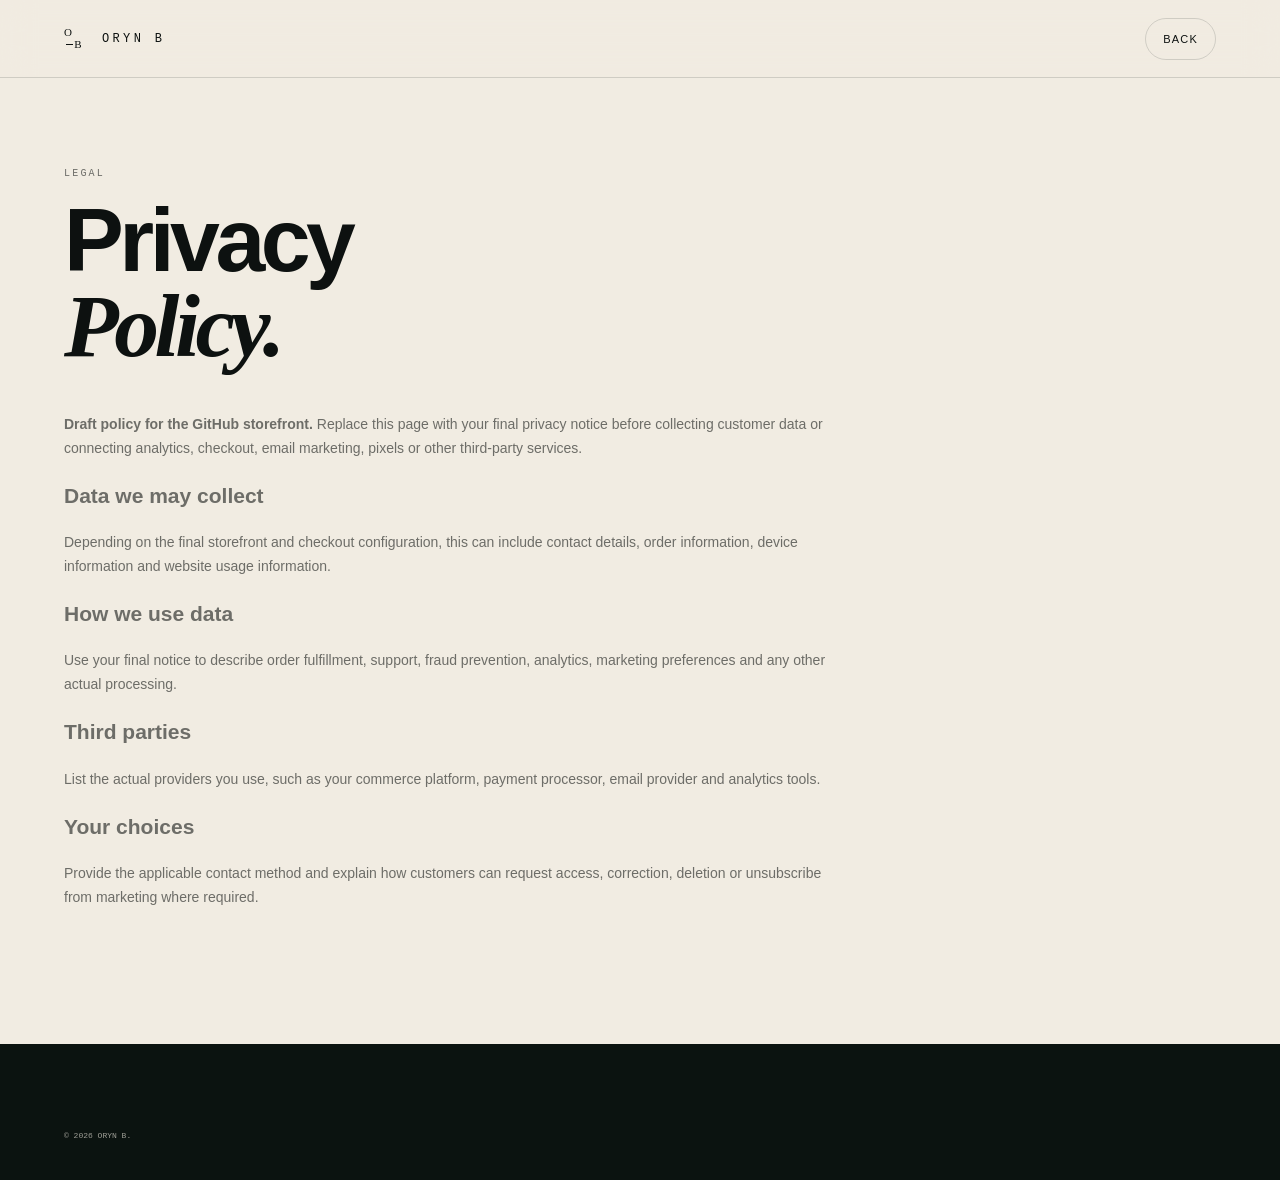
==== privacy.html @ 21171846 "Add files via upload" ====
<!doctype html><html lang="en"><head><meta charset="utf-8"><meta name="viewport" content="width=device-width,initial-scale=1"><title>ORYN B — Privacy</title><link rel="stylesheet" href="styles.css"></head><body><header class="nav"><a class="brand-lockup" href="index.html"><span class="brand-mark"><span>O</span><i></i><span>B</span></span><span class="brand-name">ORYN B</span></a><a class="button button-light" href="index.html">Back</a></header><main class="section-pad" style="padding-top:90px;padding-bottom:120px;max-width:900px"><p class="eyebrow">LEGAL</p><h1 style="font-size:clamp(48px,7vw,92px);line-height:.95;letter-spacing:-.05em;margin:0">Privacy<br><em style="font-family:var(--serif)">Policy.</em></h1><div style="margin-top:45px;line-height:1.7;color:var(--muted-dark);font-size:14px"><p><strong>Draft policy for the GitHub storefront.</strong> Replace this page with your final privacy notice before collecting customer data or connecting analytics, checkout, email marketing, pixels or other third-party services.</p><h2>Data we may collect</h2><p>Depending on the final storefront and checkout configuration, this can include contact details, order information, device information and website usage information.</p><h2>How we use data</h2><p>Use your final notice to describe order fulfillment, support, fraud prevention, analytics, marketing preferences and any other actual processing.</p><h2>Third parties</h2><p>List the actual providers you use, such as your commerce platform, payment processor, email provider and analytics tools.</p><h2>Your choices</h2><p>Provide the applicable contact method and explain how customers can request access, correction, deletion or unsubscribe from marketing where required.</p></div></main><footer class="footer section-pad"><div class="legal-copy" style="border-top:0;margin-top:0"><p>© <span id="year"></span> ORYN B.</p></div></footer><script>document.getElementById('year').textContent=new Date().getFullYear()</script></body></html>
---- styles.css ----
:root{
  --ink:#0d1110;
  --forest:#173326;
  --forest-2:#214335;
  --sage:#405a4a;
  --cream:#f1ece2;
  --paper:#e7e0d2;
  --sand:#d9c9b3;
  --line:rgba(241,236,226,.16);
  --line-dark:rgba(13,17,16,.14);
  --muted:rgba(241,236,226,.64);
  --muted-dark:rgba(13,17,16,.58);
  --serif:'Playfair Display', Georgia, serif;
  --sans:'Manrope', Arial, sans-serif;
  --mono:'DM Mono', monospace;
  --radius:28px;
  --shadow:0 32px 80px rgba(0,0,0,.22);
}
*{box-sizing:border-box}html{scroll-behavior:smooth}body{margin:0;background:var(--cream);color:var(--ink);font-family:var(--sans);overflow-x:hidden}.site-noise{position:fixed;inset:0;pointer-events:none;opacity:.04;z-index:50;background-image:url("data:image/svg+xml,%3Csvg viewBox='0 0 180 180' xmlns='http://www.w3.org/2000/svg'%3E%3Cfilter id='n'%3E%3CfeTurbulence type='fractalNoise' baseFrequency='.85' numOctaves='3' stitchTiles='stitch'/%3E%3C/filter%3E%3Crect width='100%25' height='100%25' filter='url(%23n)' opacity='.35'/%3E%3C/svg%3E")}.section-pad{padding-left:clamp(22px,5vw,92px);padding-right:clamp(22px,5vw,92px)}a{color:inherit;text-decoration:none}button{font:inherit;color:inherit}.nav{height:78px;padding:0 clamp(22px,5vw,92px);display:flex;align-items:center;justify-content:space-between;background:rgba(241,236,226,.9);backdrop-filter:blur(16px);position:sticky;top:0;z-index:40;border-bottom:1px solid var(--line-dark)}.brand-lockup{display:flex;align-items:center;gap:13px;min-width:max-content}.brand-name{font-family:var(--mono);letter-spacing:.28em;font-size:12px;font-weight:500}.brand-mark{display:grid;grid-template-columns:auto auto;grid-template-rows:auto auto;align-items:center;gap:0;width:25px;height:25px;font-size:11px;font-family:var(--serif);line-height:1}.brand-mark span:first-child{grid-area:1/1/2/3}.brand-mark i{height:1px;background:currentColor;display:block;grid-area:2/1/3/2;margin-left:2px;margin-right:2px}.brand-mark span:last-child{grid-area:2/2/3/3;margin-left:-1px}.desktop-nav{display:flex;gap:34px;margin-left:auto;margin-right:28px;font-size:12px;text-transform:uppercase;letter-spacing:.15em}.desktop-nav a,.footer-links a{opacity:.72;transition:.2s}.desktop-nav a:hover,.footer-links a:hover{opacity:1}.nav-actions{display:flex;align-items:center;gap:10px}.ghost-icon,.bag-button,.menu-button{border:1px solid var(--line-dark);background:transparent;border-radius:999px;padding:9px 12px;font-size:11px;letter-spacing:.08em;text-transform:uppercase;cursor:pointer}.bag-button span{display:inline-grid;place-items:center;min-width:19px;height:19px;border-radius:50%;margin-left:5px;background:var(--ink);color:var(--cream);font-size:9px}.menu-button{display:none}.hero{min-height:calc(100vh - 78px);display:grid;grid-template-columns:1.03fr .97fr;gap:5vw;align-items:center;padding-top:clamp(40px,6vw,86px);padding-bottom:clamp(55px,7vw,100px);background:radial-gradient(circle at 90% 15%,rgba(64,90,74,.15),transparent 28%),linear-gradient(180deg,#f2ede4 0%,#e5ded1 100%)}.eyebrow{font-family:var(--mono);font-size:10px;letter-spacing:.22em;text-transform:uppercase;opacity:.58;margin:0 0 19px}.hero h1,.section-title h2,.shop-head h2,.intro-grid h2,.marquee-copy h2,.standards h2,.closing h2{font-size:clamp(49px,7.3vw,104px);line-height:.92;letter-spacing:-.05em;margin:0;font-weight:700}.hero h1 em,.section-title h2 em,.shop-head h2 em,.intro-grid h2 em,.marquee-copy h2 em,.standards h2 em,.closing h2 em{font-family:var(--serif);font-weight:600;letter-spacing:-.04em}.hero-sub{max-width:545px;font-size:17px;line-height:1.65;color:var(--muted-dark);margin:25px 0 0}.hero-actions{display:flex;gap:20px;align-items:center;margin-top:30px}.button{display:inline-flex;align-items:center;justify-content:center;gap:20px;border-radius:999px;border:1px solid transparent;padding:14px 17px;font-size:11px;letter-spacing:.11em;text-transform:uppercase;cursor:pointer;transition:transform .2s ease,background .2s ease}.button:hover{transform:translateY(-2px)}.button-dark{background:var(--forest);color:var(--cream)}.button-light{background:transparent;border-color:var(--line-dark)}.full{width:100%}.text-link{font-family:var(--mono);font-size:10px;letter-spacing:.15em;text-transform:uppercase;opacity:.62}.text-link:hover{opacity:1}.hero-meta{margin-top:53px;display:flex;gap:22px;flex-wrap:wrap;font-family:var(--mono);font-size:9px;letter-spacing:.12em;text-transform:uppercase;opacity:.5}.hero-visual{min-height:590px;position:relative;display:grid;place-items:center}.hero-grid-lines{position:absolute;inset:7% 0;background:linear-gradient(90deg,transparent 49.8%,rgba(13,17,16,.08) 50%,transparent 50.2%),linear-gradient(0deg,transparent 49.8%,rgba(13,17,16,.08) 50%,transparent 50.2%);background-size:50% 100%,100% 50%;mask-image:radial-gradient(circle,#000 0 42%,transparent 75%)}.glow{position:absolute;border-radius:50%;filter:blur(35px);opacity:.55}.orb-one{width:250px;height:250px;background:rgba(64,90,74,.18);left:16%;top:12%}.orb-two{width:180px;height:180px;background:rgba(217,201,179,.48);right:4%;bottom:10%}.product-stage{position:relative;width:min(430px,80%);height:550px;transform:rotate(-4deg)}.product-card{position:absolute;width:57%;aspect-ratio:.82;bottom:9%;border-radius:26px 26px 38px 38px;background:linear-gradient(155deg,#2b4436,#13231a 70%);box-shadow:var(--shadow);overflow:visible}.product-card:before{content:"";position:absolute;inset:6% 4% -4%;background:inherit;border-radius:inherit;filter:blur(1px);z-index:-1}.product-card-back{left:6%;transform:scale(.92) translateY(24px);opacity:.94}.product-card-front{right:4%;z-index:2}.cap{position:absolute;top:-7%;left:1%;right:1%;height:16%;border-radius:24px;background:linear-gradient(170deg,#1b2c23,#0d1812 68%);box-shadow:inset 0 -2px rgba(255,255,255,.04),0 10px 20px rgba(0,0,0,.18)}.label{position:absolute;inset:15% 12% 10%;border:1px solid rgba(241,236,226,.08);display:flex;flex-direction:column;align-items:center;text-align:center;color:var(--cream);padding:13% 8% 8%;background:linear-gradient(180deg,rgba(255,255,255,.02),rgba(255,255,255,0))}.mini-mark{font-family:var(--serif);font-size:17px}.label small{font-family:var(--mono);letter-spacing:.33em;font-size:7px;margin-top:8px}.label strong{font-size:28px;letter-spacing:.22em;font-weight:500;margin-top:40px;line-height:1.05}.label span{font-family:var(--mono);font-size:7px;letter-spacing:.18em;margin-top:13px;opacity:.7}.rule{height:1px;width:34%;background:rgba(241,236,226,.55);margin-top:29px}.floating-note{position:absolute;font-family:var(--mono);font-size:8px;letter-spacing:.15em;color:rgba(13,17,16,.55);text-transform:uppercase}.note-top{right:3%;top:8%}.note-bottom{left:5%;bottom:8%}.ticker{background:var(--forest);color:var(--cream);overflow:hidden;white-space:nowrap;border-top:1px solid rgba(255,255,255,.08);border-bottom:1px solid rgba(255,255,255,.08)}.ticker-track{display:inline-flex;align-items:center;gap:22px;padding:15px 0;min-width:max-content;animation:marquee 27s linear infinite;font-family:var(--mono);font-size:9px;letter-spacing:.16em}.ticker b{font-family:var(--serif);font-weight:500;opacity:.55}@keyframes marquee{from{transform:translateX(0)}to{transform:translateX(-50%)}}.intro-grid{display:grid;grid-template-columns:.9fr 1.1fr;gap:12vw;padding-top:clamp(85px,11vw,170px);padding-bottom:clamp(85px,11vw,170px)}.intro-copy>p{font-family:var(--serif);font-size:clamp(25px,3vw,38px);line-height:1.2;max-width:660px;margin:0}.principles{margin-top:45px;border-top:1px solid var(--line-dark)}.principles article{display:grid;grid-template-columns:35px 1fr;grid-template-rows:auto auto;padding:24px 0;border-bottom:1px solid var(--line-dark)}.principles span{font-family:var(--mono);font-size:9px;opacity:.45}.principles h3{margin:0;font-size:16px;font-weight:600}.principles p{grid-column:2;margin:7px 0 0;max-width:560px;color:var(--muted-dark);font-size:14px;line-height:1.55}.product-section{background:var(--forest);color:var(--cream);padding-top:clamp(75px,8vw,125px);padding-bottom:clamp(80px,9vw,135px)}.shop-head{display:grid;grid-template-columns:1fr 340px;gap:80px;align-items:end}.shop-head h2{font-size:clamp(46px,6.3vw,86px)}.shop-head-note{margin:0;color:var(--muted);font-size:13px;line-height:1.6}.product-selector{display:grid;grid-template-columns:1fr 1fr;margin-top:60px;gap:1px}.product-tab{background:rgba(255,255,255,.045);border:0;border-top:1px solid var(--line);border-bottom:1px solid var(--line);padding:17px 18px;display:grid;grid-template-columns:45px 1fr 30px;gap:20px;align-items:center;text-align:left;cursor:pointer;color:var(--cream);transition:.25s}.product-tab.active{background:rgba(241,236,226,.1)}.product-tab:hover{background:rgba(241,236,226,.08)}.tab-num{font-family:var(--mono);font-size:9px;opacity:.42}.product-tab strong{font-size:12px;letter-spacing:.21em;font-weight:500}.product-tab small{display:block;font-family:var(--mono);font-size:8px;letter-spacing:.12em;opacity:.47;margin-top:5px;text-transform:uppercase}.tab-arrow{font-size:17px;text-align:right}.product-detail{display:grid;grid-template-columns:1.05fr .95fr;gap:9vw;align-items:center;padding-top:90px}.product-art{min-height:570px;position:relative;display:grid;place-items:center;background:radial-gradient(circle at 50% 48%,rgba(116,143,125,.22),transparent 35%),linear-gradient(135deg,rgba(255,255,255,.04),rgba(255,255,255,0));border:1px solid rgba(241,236,226,.08);overflow:hidden}.art-halo{position:absolute;width:390px;height:390px;border-radius:50%;border:1px solid rgba(241,236,226,.07);box-shadow:0 0 80px rgba(217,201,179,.05)}.art-shadow{position:absolute;width:420px;height:80px;background:rgba(0,0,0,.25);filter:blur(28px);bottom:19%}.art-bottle{position:relative;width:min(275px,52%);aspect-ratio:.78;transform:rotate(2deg);border-radius:24px 24px 30px 30px;background:linear-gradient(160deg,#2b493a,#122018 72%);box-shadow:0 38px 80px rgba(0,0,0,.34);z-index:2}.art-bottle:after{content:"";position:absolute;inset:7% 4% -2%;background:inherit;border-radius:inherit;z-index:-1;filter:blur(1px)}.art-cap{position:absolute;left:0;right:0;top:-6%;height:15%;border-radius:21px;background:linear-gradient(160deg,#203428,#0d1712);box-shadow:inset 0 -2px rgba(255,255,255,.05)}.art-label{position:absolute;inset:14% 10% 8%;border:1px solid rgba(241,236,226,.08);padding:11% 10% 7%;display:flex;flex-direction:column;align-items:center;text-align:center;background:linear-gradient(180deg,rgba(255,255,255,.018),rgba(255,255,255,0))}.label-brand{display:flex;flex-direction:column;align-items:center;gap:8px;font-family:var(--mono);font-size:7px;letter-spacing:.35em}.label-brand .mini-mark{font-family:var(--serif);font-size:17px;letter-spacing:0}.label-spacer{flex:1}.label-title{font-size:30px;letter-spacing:.24em;font-weight:500;line-height:1}.label-sub{font-family:var(--mono);font-size:7px;letter-spacing:.15em;margin-top:12px;opacity:.72}.label-rule{height:1px;width:28%;background:rgba(241,236,226,.5);margin:30px 0 20px}.label-note{font-family:var(--mono);font-size:7px;line-height:1.55;letter-spacing:.14em;opacity:.68}.label-bottom{margin-top:auto;width:100%;display:flex;justify-content:space-between;gap:12px;font-family:var(--mono);font-size:7px;letter-spacing:.12em;opacity:.58}.product-copy .eyebrow{color:var(--cream)}.product-copy h2{font-size:clamp(60px,8vw,108px);line-height:.84;letter-spacing:-.05em;margin:0}.product-lede{max-width:500px;color:var(--muted);font-size:15px;line-height:1.65;margin:25px 0 34px}.quick-facts{display:grid;grid-template-columns:1fr 1fr;border-top:1px solid var(--line);border-bottom:1px solid var(--line);margin-bottom:31px}.quick-facts div{padding:17px 0;border-bottom:1px solid var(--line);display:flex;flex-direction:column;gap:6px}.quick-facts div:nth-last-child(-n+2){border-bottom:0}.quick-facts div:nth-child(odd){padding-right:20px;border-right:1px solid var(--line)}.quick-facts div:nth-child(even){padding-left:20px}.quick-facts span{font-family:var(--serif);font-size:24px}.quick-facts small{font-family:var(--mono);font-size:8px;letter-spacing:.12em;text-transform:uppercase;opacity:.5}.product-ctas{display:flex;gap:10px;flex-wrap:wrap}.product-copy .button-light{color:var(--cream);border-color:rgba(241,236,226,.2)}.microcopy{font-family:var(--mono);font-size:8px;letter-spacing:.12em;text-transform:uppercase;color:var(--muted);margin-top:17px}.marquee-panel{background:#151f19;color:var(--cream);display:grid;grid-template-columns:1.08fr .92fr;padding:clamp(80px,9vw,130px) clamp(22px,5vw,92px);gap:7vw;align-items:center}.marquee-copy{padding:0}.marquee-copy h2{font-size:clamp(51px,6.2vw,85px)}.marquee-copy>p:last-child{max-width:520px;color:var(--muted);font-size:14px;line-height:1.6;margin-top:26px}.marquee-card{min-height:330px;border:1px solid var(--line);padding:31px;display:flex;flex-direction:column;justify-content:space-between;background:linear-gradient(140deg,rgba(255,255,255,.04),rgba(255,255,255,.01));position:relative;overflow:hidden}.marquee-card:after{content:"";position:absolute;width:240px;height:240px;border-radius:50%;right:-70px;bottom:-90px;border:1px solid rgba(241,236,226,.08)}.card-label,.detail-kicker{font-family:var(--mono);font-size:9px;letter-spacing:.2em;text-transform:uppercase;opacity:.52}.loop-line{font-size:clamp(24px,3vw,40px);display:flex;align-items:center;gap:10px;letter-spacing:.05em}.loop-line i{width:9px;height:9px;border-radius:50%;background:var(--sand);opacity:.75}.loop-sub{font-family:var(--serif);font-size:20px;opacity:.75}.formula-section{padding-top:clamp(80px,10vw,150px);padding-bottom:clamp(85px,10vw,150px);display:grid;grid-template-columns:.85fr 1.15fr;gap:9vw;align-items:start}.section-title h2{font-size:clamp(46px,5.6vw,76px)}.section-title>p:last-child{max-width:480px;font-size:13px;line-height:1.65;color:var(--muted-dark);margin-top:22px}.formula-view{border-top:1px solid var(--line-dark)}.formula-controls{display:flex;border-bottom:1px solid var(--line-dark)}.formula-switch{flex:1;border:0;border-right:1px solid var(--line-dark);padding:15px;background:transparent;font-family:var(--mono);font-size:9px;letter-spacing:.13em;text-transform:uppercase;cursor:pointer;opacity:.45}.formula-switch:last-child{border-right:0}.formula-switch.active{opacity:1;background:#ded6c7}.formula-panel{display:none}.formula-panel.active{display:block}.formula-header,.formula-row{display:grid;grid-template-columns:1fr 180px;gap:20px}.formula-header{padding:15px 0;font-family:var(--mono);font-size:8px;letter-spacing:.15em;opacity:.45;border-bottom:1px solid var(--line-dark)}.formula-row{padding:17px 0;border-bottom:1px solid var(--line-dark);font-size:13px}.formula-row span{font-family:var(--mono);font-size:10px;text-align:right}.formula-footer{padding:18px 0;font-family:var(--mono);font-size:9px;line-height:1.6;opacity:.52}.situations{padding-top:clamp(80px,9vw,140px);padding-bottom:clamp(80px,9vw,140px);background:#ded6c8}.situation-grid{display:grid;grid-template-columns:repeat(3,1fr);gap:1px;margin-top:48px;background:rgba(13,17,16,.12)}.situation-card{background:#e7e0d2;border:0;padding:25px;text-align:left;cursor:pointer;min-height:180px;position:relative;transition:.25s}.situation-card:hover,.situation-card.active{background:#f1ece2}.situation-card span{font-family:var(--mono);font-size:9px;opacity:.42}.situation-card strong{display:block;font-size:30px;font-weight:600;margin-top:50px}.situation-card p{font-size:12px;color:var(--muted-dark);margin:8px 0 0}.situation-detail{border:1px solid rgba(13,17,16,.12);border-top:0;padding:31px 25px;min-height:175px}.situation-detail h3{font-family:var(--serif);font-size:32px;line-height:1.1;max-width:800px;margin:13px 0}.situation-detail p{max-width:750px;margin:0;color:var(--muted-dark);font-size:13px;line-height:1.6}.standards{padding-top:clamp(90px,10vw,145px);padding-bottom:clamp(90px,10vw,145px);background:var(--forest);color:var(--cream)}.standards-grid{display:grid;grid-template-columns:1fr 1fr;gap:10vw;align-items:start}.standards h2{font-size:clamp(47px,5.7vw,79px)}.standards-list{border-top:1px solid var(--line)}.standards-list article{display:grid;grid-template-columns:35px 1fr;gap:20px;padding:24px 0;border-bottom:1px solid var(--line)}.standards-list article>span{font-family:var(--mono);font-size:9px;opacity:.42}.standards-list h3{margin:0;font-size:16px;font-weight:600}.standards-list p{margin:8px 0 0;font-size:13px;line-height:1.55;color:var(--muted)}.faq-section{padding-top:clamp(80px,10vw,150px);padding-bottom:clamp(70px,9vw,130px);display:grid;grid-template-columns:.82fr 1.18fr;gap:9vw}.faq-list{border-top:1px solid var(--line-dark)}details{border-bottom:1px solid var(--line-dark)}summary{list-style:none;cursor:pointer;display:flex;justify-content:space-between;gap:20px;padding:22px 0;font-size:14px;font-weight:600}summary::-webkit-details-marker{display:none}summary:after{content:"+";font-family:var(--mono);font-weight:400;opacity:.45}details[open] summary:after{content:"—"}details p{max-width:760px;padding:0 20px 23px 0;margin:0;color:var(--muted-dark);font-size:13px;line-height:1.65}.closing{padding-top:clamp(85px,10vw,150px);padding-bottom:clamp(110px,12vw,180px);background:linear-gradient(160deg,#19362a,#0f1e15);color:var(--cream);text-align:center;position:relative;overflow:hidden}.closing:before,.closing:after{content:"";position:absolute;border:1px solid rgba(241,236,226,.07);border-radius:50%;inset:8% 35%}.closing:after{inset:22% 20%}.closing-mark{position:relative;z-index:2;display:grid;grid-template-columns:1fr 1fr;grid-template-rows:1fr 1fr;width:58px;height:58px;margin:0 auto 28px;font-family:var(--serif);font-size:24px}.closing-mark span:first-child{grid-area:1/1/2/3}.closing-mark i{height:1px;background:currentColor;grid-area:2/1/3/2;margin:5px 7px 0}.closing-mark span:last-child{grid-area:2/2/3/3}.closing .eyebrow{color:var(--cream)}.closing h2{position:relative;z-index:2;font-size:clamp(53px,7vw,96px)}.closing .button{position:relative;z-index:2;margin-top:34px;color:var(--cream);border-color:rgba(241,236,226,.22)}.footer{background:#0b1310;color:var(--cream);padding-top:55px;padding-bottom:30px}.footer-top{display:grid;grid-template-columns:1fr 1fr;gap:10vw}.footer-brand p{color:var(--muted);font-family:var(--serif);font-size:20px;margin:24px 0 0}.footer-links{display:grid;grid-template-columns:1fr 1fr;gap:30px}.footer-links div{display:flex;flex-direction:column;gap:9px}.footer-links strong{font-family:var(--mono);font-size:9px;letter-spacing:.15em;text-transform:uppercase;margin-bottom:7px;opacity:.45}.footer-links a{font-size:12px}.legal-copy{border-top:1px solid var(--line);margin-top:45px;padding-top:22px;font-family:var(--mono);font-size:8px;line-height:1.7;color:var(--muted)}.drawer,.modal,.mobile-menu{position:fixed;inset:0;z-index:60;display:none}.drawer.open,.modal.open,.mobile-menu.open{display:block}.drawer-backdrop,.modal-backdrop{position:absolute;inset:0;background:rgba(4,10,7,.65);backdrop-filter:blur(5px)}.drawer-panel{position:absolute;top:0;right:0;height:100%;width:min(480px,100%);background:var(--cream);padding:25px;display:flex;flex-direction:column;box-shadow:-30px 0 80px rgba(0,0,0,.22)}.drawer-head,.modal-panel .eyebrow{display:flex;justify-content:space-between;align-items:center}.drawer-head{font-family:var(--mono);font-size:10px;letter-spacing:.16em;text-transform:uppercase;padding-bottom:20px;border-bottom:1px solid var(--line-dark)}.close-button{border:1px solid var(--line-dark);background:transparent;border-radius:999px;width:34px;height:34px;cursor:pointer}.bag-items{flex:1;padding-top:20px;overflow:auto}.empty-state{font-family:var(--serif);font-size:28px;line-height:1.15;padding-top:25vh}.empty-state small{font-family:var(--mono);font-size:9px;letter-spacing:.11em;line-height:1.6;color:var(--muted-dark)}.bag-item{display:grid;grid-template-columns:1fr auto;gap:20px;padding:19px 0;border-bottom:1px solid var(--line-dark)}.bag-item strong{font-size:13px}.bag-item small{display:block;font-family:var(--mono);font-size:8px;letter-spacing:.12em;opacity:.5;margin-top:5px}.bag-item button{border:1px solid var(--line-dark);background:transparent;border-radius:999px;padding:7px 10px;font-size:10px;cursor:pointer}.drawer-bottom{border-top:1px solid var(--line-dark);padding-top:18px}.drawer-total{display:flex;justify-content:space-between;font-family:var(--mono);font-size:10px;letter-spacing:.12em;text-transform:uppercase;margin-bottom:15px}.drawer-note{font-family:var(--mono);font-size:8px;line-height:1.5;color:var(--muted-dark);margin:11px 0 0}.modal-panel{position:absolute;left:50%;top:50%;transform:translate(-50%,-50%);width:min(700px,calc(100% - 36px));max-height:82vh;overflow:auto;background:var(--cream);padding:30px}.modal-panel h2{font-size:58px;letter-spacing:-.05em;line-height:.9;margin:5px 0}.modal-panel>p:not(.eyebrow){max-width:600px;color:var(--muted-dark);font-size:13px;line-height:1.6}.modal-panel .close-button{position:absolute;right:22px;top:22px}.modal-fact{display:grid;grid-template-columns:1fr auto;gap:20px;padding:14px 0;border-bottom:1px solid var(--line-dark);font-size:12px}.modal-fact span:last-child{font-family:var(--mono);font-size:10px}.mobile-menu{background:var(--forest);color:var(--cream);padding:26px}.mobile-menu-inner{height:100%;display:flex;flex-direction:column;align-items:flex-end}.mobile-menu nav{width:100%;margin-top:18vh;display:flex;flex-direction:column;align-items:flex-start;gap:18px}.mobile-menu nav a{font-size:42px;line-height:.95;letter-spacing:-.04em}.mobile-menu p{margin-top:auto;width:100%;font-family:var(--mono);font-size:9px;letter-spacing:.14em;opacity:.45}.toast{position:fixed;left:50%;bottom:24px;transform:translate(-50%,20px);opacity:0;pointer-events:none;z-index:80;background:var(--forest);color:var(--cream);border:1px solid rgba(241,236,226,.15);padding:12px 17px;border-radius:999px;font-family:var(--mono);font-size:9px;letter-spacing:.08em;text-transform:uppercase;transition:.25s}.toast.show{transform:translate(-50%,0);opacity:1}.reveal{opacity:0;transform:translateY(22px);transition:opacity .7s ease,transform .7s ease}.reveal.visible{opacity:1;transform:none}@media(max-width:900px){.desktop-nav{display:none}.menu-button{display:block}.hero{grid-template-columns:1fr}.hero-visual{min-height:500px}.intro-grid,.formula-section,.faq-section,.standards-grid,.marquee-panel{grid-template-columns:1fr;gap:60px}.shop-head{grid-template-columns:1fr;gap:30px}.product-selector{grid-template-columns:1fr}.product-detail{grid-template-columns:1fr;gap:55px}.product-copy h2{font-size:80px}.marquee-panel{padding-left:clamp(22px,5vw,92px);padding-right:clamp(22px,5vw,92px)}.footer-top{grid-template-columns:1fr;gap:50px}}
@media(max-width:620px){.nav{height:68px}.ghost-icon{display:none}.hero{min-height:auto;padding-top:54px}.hero h1{font-size:54px}.hero-sub{font-size:15px}.hero-meta{margin-top:35px}.hero-visual{min-height:420px}.product-stage{height:400px}.product-card{width:57%}.label strong{font-size:22px}.ticker-track{font-size:8px;gap:14px}.intro-grid{padding-top:75px;padding-bottom:75px}.intro-grid h2,.shop-head h2,.section-title h2,.standards h2{font-size:48px}.product-section{padding-top:70px;padding-bottom:80px}.product-detail{padding-top:55px}.product-art{min-height:470px}.art-bottle{width:54%}.product-copy h2{font-size:72px}.quick-facts{grid-template-columns:1fr}.quick-facts div,.quick-facts div:nth-child(odd),.quick-facts div:nth-child(even){padding:14px 0;border-right:0;border-bottom:1px solid var(--line)}.quick-facts div:last-child{border-bottom:0}.marquee-card{min-height:280px}.loop-line{font-size:20px;gap:6px}.loop-line i{width:6px;height:6px}.formula-header,.formula-row{grid-template-columns:1fr 115px}.situation-grid{grid-template-columns:1fr}.situation-card{min-height:145px}.situation-card strong{margin-top:28px}.situation-detail h3{font-size:26px}.faq-section{gap:45px}.footer-links{grid-template-columns:1fr 1fr}.closing h2{font-size:55px}.desktop-nav{display:none}}
@media(prefers-reduced-motion:reduce){html{scroll-behavior:auto}.ticker-track{animation:none}.reveal{transition:none}}
.dark-mode{--cream:#0f1713;--paper:#17221b;--ink:#f1ece2;--line-dark:rgba(241,236,226,.16);--muted-dark:rgba(241,236,226,.58)}.dark-mode .nav{background:rgba(15,23,19,.88);border-color:var(--line)}.dark-mode .hero{background:radial-gradient(circle at 90% 15%,rgba(64,90,74,.2),transparent 28%),linear-gradient(180deg,#111b16 0%,#18231d 100%);color:var(--cream)}.dark-mode .button-light{border-color:rgba(241,236,226,.2)}.dark-mode .intro-grid,.dark-mode .formula-section,.dark-mode .faq-section{color:var(--cream)}.dark-mode .product-tab{border-color:var(--line)}.dark-mode .formula-switch.active,.dark-mode .situation-card{background:#17221b}.dark-mode .situation-card:hover,.dark-mode .situation-card.active{background:#1b2a21}.dark-mode .situations{background:#132019}.dark-mode .situation-detail{border-color:var(--line)}
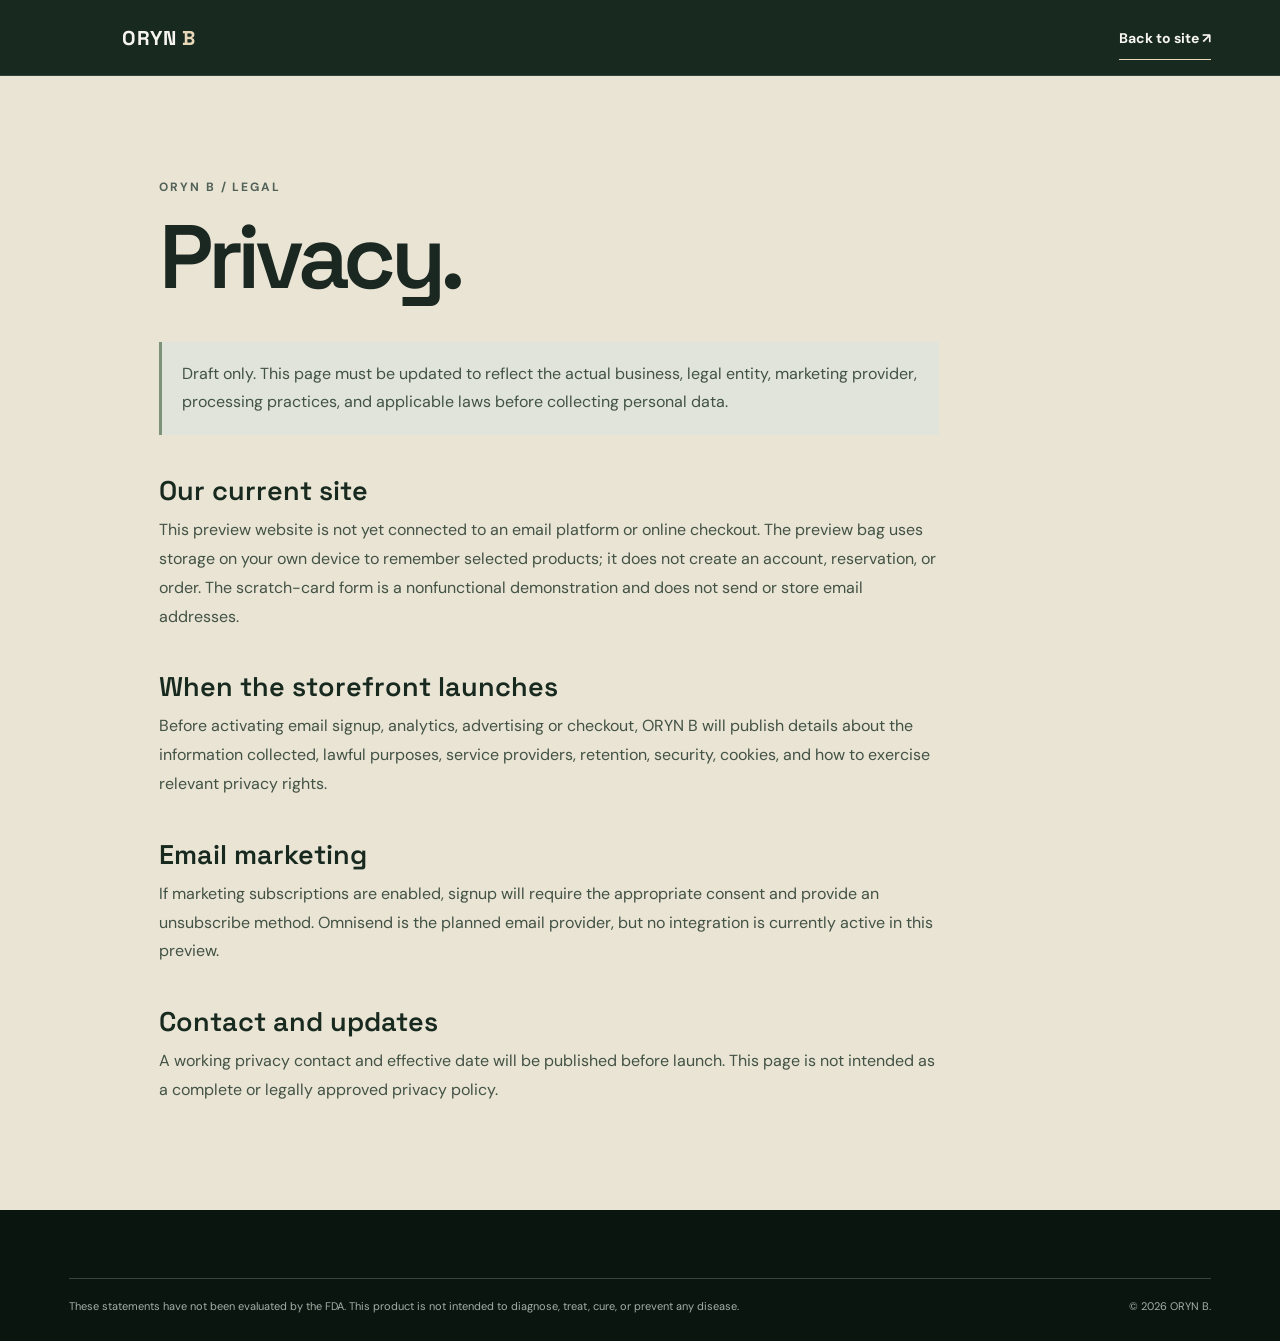
==== commit 7c958fdf: "Add files via upload" ====
--- a/privacy.html
+++ b/privacy.html
@@ -1 +1 @@
-<!doctype html><html lang="en"><head><meta charset="utf-8"><meta name="viewport" content="width=device-width,initial-scale=1"><title>ORYN B — Privacy</title><link rel="stylesheet" href="styles.css"></head><body><header class="nav"><a class="brand-lockup" href="index.html"><span class="brand-mark"><span>O</span><i></i><span>B</span></span><span class="brand-name">ORYN B</span></a><a class="button button-light" href="index.html">Back</a></header><main class="section-pad" style="padding-top:90px;padding-bottom:120px;max-width:900px"><p class="eyebrow">LEGAL</p><h1 style="font-size:clamp(48px,7vw,92px);line-height:.95;letter-spacing:-.05em;margin:0">Privacy<br><em style="font-family:var(--serif)">Policy.</em></h1><div style="margin-top:45px;line-height:1.7;color:var(--muted-dark);font-size:14px"><p><strong>Draft policy for the GitHub storefront.</strong> Replace this page with your final privacy notice before collecting customer data or connecting analytics, checkout, email marketing, pixels or other third-party services.</p><h2>Data we may collect</h2><p>Depending on the final storefront and checkout configuration, this can include contact details, order information, device information and website usage information.</p><h2>How we use data</h2><p>Use your final notice to describe order fulfillment, support, fraud prevention, analytics, marketing preferences and any other actual processing.</p><h2>Third parties</h2><p>List the actual providers you use, such as your commerce platform, payment processor, email provider and analytics tools.</p><h2>Your choices</h2><p>Provide the applicable contact method and explain how customers can request access, correction, deletion or unsubscribe from marketing where required.</p></div></main><footer class="footer section-pad"><div class="legal-copy" style="border-top:0;margin-top:0"><p>© <span id="year"></span> ORYN B.</p></div></footer><script>document.getElementById('year').textContent=new Date().getFullYear()</script></body></html>
+<!doctype html><html lang="en"><head><meta charset="UTF-8"><meta name="viewport" content="width=device-width, initial-scale=1"><meta name="description" content="ORYN B privacy notice draft"><title>Privacy — ORYN B</title><link rel="icon" href="assets/favicon.png" type="image/png"><link rel="preconnect" href="https://fonts.googleapis.com"><link rel="preconnect" href="https://fonts.gstatic.com" crossorigin><link href="https://fonts.googleapis.com/css2?family=DM+Sans:wght@400;500;600;700&family=Space+Grotesk:wght@400;500;600;700&display=swap" rel="stylesheet"><link rel="stylesheet" href="styles.css"></head><body class="legal-page"><header class="site-header legal-header"><a class="brand" href="index.html" aria-label="ORYN B home"><span class="brand-symbol" aria-hidden="true">OB</span><span>ORYN <b>B</b></span></a><a class="text-link" href="index.html">Back to site ↗</a></header><main class="legal-main"><p class="eyebrow">ORYN B / LEGAL</p><h1>Privacy.</h1><article class="legal-content"><p class="legal-note">Draft only. This page must be updated to reflect the actual business, legal entity, marketing provider, processing practices, and applicable laws before collecting personal data.</p><h2>Our current site</h2><p>This preview website is not yet connected to an email platform or online checkout. The preview bag uses storage on your own device to remember selected products; it does not create an account, reservation, or order. The scratch-card form is a nonfunctional demonstration and does not send or store email addresses.</p><h2>When the storefront launches</h2><p>Before activating email signup, analytics, advertising or checkout, ORYN B will publish details about the information collected, lawful purposes, service providers, retention, security, cookies, and how to exercise relevant privacy rights.</p><h2>Email marketing</h2><p>If marketing subscriptions are enabled, signup will require the appropriate consent and provide an unsubscribe method. Omnisend is the planned email provider, but no integration is currently active in this preview.</p><h2>Contact and updates</h2><p>A working privacy contact and effective date will be published before launch. This page is not intended as a complete or legally approved privacy policy.</p></article></main><footer class="site-footer"><div class="footer-bottom"><p>These statements have not been evaluated by the FDA. This product is not intended to diagnose, treat, cure, or prevent any disease.</p><p>© 2026 ORYN B.</p></div></footer></body></html>
--- a/styles.css
+++ b/styles.css
@@ -1,22 +1,30 @@
-:root{
-  --ink:#0d1110;
-  --forest:#173326;
-  --forest-2:#214335;
-  --sage:#405a4a;
-  --cream:#f1ece2;
-  --paper:#e7e0d2;
-  --sand:#d9c9b3;
-  --line:rgba(241,236,226,.16);
-  --line-dark:rgba(13,17,16,.14);
-  --muted:rgba(241,236,226,.64);
-  --muted-dark:rgba(13,17,16,.58);
-  --serif:'Playfair Display', Georgia, serif;
-  --sans:'Manrope', Arial, sans-serif;
-  --mono:'DM Mono', monospace;
-  --radius:28px;
-  --shadow:0 32px 80px rgba(0,0,0,.22);
-}
-*{box-sizing:border-box}html{scroll-behavior:smooth}body{margin:0;background:var(--cream);color:var(--ink);font-family:var(--sans);overflow-x:hidden}.site-noise{position:fixed;inset:0;pointer-events:none;opacity:.04;z-index:50;background-image:url("data:image/svg+xml,%3Csvg viewBox='0 0 180 180' xmlns='http://www.w3.org/2000/svg'%3E%3Cfilter id='n'%3E%3CfeTurbulence type='fractalNoise' baseFrequency='.85' numOctaves='3' stitchTiles='stitch'/%3E%3C/filter%3E%3Crect width='100%25' height='100%25' filter='url(%23n)' opacity='.35'/%3E%3C/svg%3E")}.section-pad{padding-left:clamp(22px,5vw,92px);padding-right:clamp(22px,5vw,92px)}a{color:inherit;text-decoration:none}button{font:inherit;color:inherit}.nav{height:78px;padding:0 clamp(22px,5vw,92px);display:flex;align-items:center;justify-content:space-between;background:rgba(241,236,226,.9);backdrop-filter:blur(16px);position:sticky;top:0;z-index:40;border-bottom:1px solid var(--line-dark)}.brand-lockup{display:flex;align-items:center;gap:13px;min-width:max-content}.brand-name{font-family:var(--mono);letter-spacing:.28em;font-size:12px;font-weight:500}.brand-mark{display:grid;grid-template-columns:auto auto;grid-template-rows:auto auto;align-items:center;gap:0;width:25px;height:25px;font-size:11px;font-family:var(--serif);line-height:1}.brand-mark span:first-child{grid-area:1/1/2/3}.brand-mark i{height:1px;background:currentColor;display:block;grid-area:2/1/3/2;margin-left:2px;margin-right:2px}.brand-mark span:last-child{grid-area:2/2/3/3;margin-left:-1px}.desktop-nav{display:flex;gap:34px;margin-left:auto;margin-right:28px;font-size:12px;text-transform:uppercase;letter-spacing:.15em}.desktop-nav a,.footer-links a{opacity:.72;transition:.2s}.desktop-nav a:hover,.footer-links a:hover{opacity:1}.nav-actions{display:flex;align-items:center;gap:10px}.ghost-icon,.bag-button,.menu-button{border:1px solid var(--line-dark);background:transparent;border-radius:999px;padding:9px 12px;font-size:11px;letter-spacing:.08em;text-transform:uppercase;cursor:pointer}.bag-button span{display:inline-grid;place-items:center;min-width:19px;height:19px;border-radius:50%;margin-left:5px;background:var(--ink);color:var(--cream);font-size:9px}.menu-button{display:none}.hero{min-height:calc(100vh - 78px);display:grid;grid-template-columns:1.03fr .97fr;gap:5vw;align-items:center;padding-top:clamp(40px,6vw,86px);padding-bottom:clamp(55px,7vw,100px);background:radial-gradient(circle at 90% 15%,rgba(64,90,74,.15),transparent 28%),linear-gradient(180deg,#f2ede4 0%,#e5ded1 100%)}.eyebrow{font-family:var(--mono);font-size:10px;letter-spacing:.22em;text-transform:uppercase;opacity:.58;margin:0 0 19px}.hero h1,.section-title h2,.shop-head h2,.intro-grid h2,.marquee-copy h2,.standards h2,.closing h2{font-size:clamp(49px,7.3vw,104px);line-height:.92;letter-spacing:-.05em;margin:0;font-weight:700}.hero h1 em,.section-title h2 em,.shop-head h2 em,.intro-grid h2 em,.marquee-copy h2 em,.standards h2 em,.closing h2 em{font-family:var(--serif);font-weight:600;letter-spacing:-.04em}.hero-sub{max-width:545px;font-size:17px;line-height:1.65;color:var(--muted-dark);margin:25px 0 0}.hero-actions{display:flex;gap:20px;align-items:center;margin-top:30px}.button{display:inline-flex;align-items:center;justify-content:center;gap:20px;border-radius:999px;border:1px solid transparent;padding:14px 17px;font-size:11px;letter-spacing:.11em;text-transform:uppercase;cursor:pointer;transition:transform .2s ease,background .2s ease}.button:hover{transform:translateY(-2px)}.button-dark{background:var(--forest);color:var(--cream)}.button-light{background:transparent;border-color:var(--line-dark)}.full{width:100%}.text-link{font-family:var(--mono);font-size:10px;letter-spacing:.15em;text-transform:uppercase;opacity:.62}.text-link:hover{opacity:1}.hero-meta{margin-top:53px;display:flex;gap:22px;flex-wrap:wrap;font-family:var(--mono);font-size:9px;letter-spacing:.12em;text-transform:uppercase;opacity:.5}.hero-visual{min-height:590px;position:relative;display:grid;place-items:center}.hero-grid-lines{position:absolute;inset:7% 0;background:linear-gradient(90deg,transparent 49.8%,rgba(13,17,16,.08) 50%,transparent 50.2%),linear-gradient(0deg,transparent 49.8%,rgba(13,17,16,.08) 50%,transparent 50.2%);background-size:50% 100%,100% 50%;mask-image:radial-gradient(circle,#000 0 42%,transparent 75%)}.glow{position:absolute;border-radius:50%;filter:blur(35px);opacity:.55}.orb-one{width:250px;height:250px;background:rgba(64,90,74,.18);left:16%;top:12%}.orb-two{width:180px;height:180px;background:rgba(217,201,179,.48);right:4%;bottom:10%}.product-stage{position:relative;width:min(430px,80%);height:550px;transform:rotate(-4deg)}.product-card{position:absolute;width:57%;aspect-ratio:.82;bottom:9%;border-radius:26px 26px 38px 38px;background:linear-gradient(155deg,#2b4436,#13231a 70%);box-shadow:var(--shadow);overflow:visible}.product-card:before{content:"";position:absolute;inset:6% 4% -4%;background:inherit;border-radius:inherit;filter:blur(1px);z-index:-1}.product-card-back{left:6%;transform:scale(.92) translateY(24px);opacity:.94}.product-card-front{right:4%;z-index:2}.cap{position:absolute;top:-7%;left:1%;right:1%;height:16%;border-radius:24px;background:linear-gradient(170deg,#1b2c23,#0d1812 68%);box-shadow:inset 0 -2px rgba(255,255,255,.04),0 10px 20px rgba(0,0,0,.18)}.label{position:absolute;inset:15% 12% 10%;border:1px solid rgba(241,236,226,.08);display:flex;flex-direction:column;align-items:center;text-align:center;color:var(--cream);padding:13% 8% 8%;background:linear-gradient(180deg,rgba(255,255,255,.02),rgba(255,255,255,0))}.mini-mark{font-family:var(--serif);font-size:17px}.label small{font-family:var(--mono);letter-spacing:.33em;font-size:7px;margin-top:8px}.label strong{font-size:28px;letter-spacing:.22em;font-weight:500;margin-top:40px;line-height:1.05}.label span{font-family:var(--mono);font-size:7px;letter-spacing:.18em;margin-top:13px;opacity:.7}.rule{height:1px;width:34%;background:rgba(241,236,226,.55);margin-top:29px}.floating-note{position:absolute;font-family:var(--mono);font-size:8px;letter-spacing:.15em;color:rgba(13,17,16,.55);text-transform:uppercase}.note-top{right:3%;top:8%}.note-bottom{left:5%;bottom:8%}.ticker{background:var(--forest);color:var(--cream);overflow:hidden;white-space:nowrap;border-top:1px solid rgba(255,255,255,.08);border-bottom:1px solid rgba(255,255,255,.08)}.ticker-track{display:inline-flex;align-items:center;gap:22px;padding:15px 0;min-width:max-content;animation:marquee 27s linear infinite;font-family:var(--mono);font-size:9px;letter-spacing:.16em}.ticker b{font-family:var(--serif);font-weight:500;opacity:.55}@keyframes marquee{from{transform:translateX(0)}to{transform:translateX(-50%)}}.intro-grid{display:grid;grid-template-columns:.9fr 1.1fr;gap:12vw;padding-top:clamp(85px,11vw,170px);padding-bottom:clamp(85px,11vw,170px)}.intro-copy>p{font-family:var(--serif);font-size:clamp(25px,3vw,38px);line-height:1.2;max-width:660px;margin:0}.principles{margin-top:45px;border-top:1px solid var(--line-dark)}.principles article{display:grid;grid-template-columns:35px 1fr;grid-template-rows:auto auto;padding:24px 0;border-bottom:1px solid var(--line-dark)}.principles span{font-family:var(--mono);font-size:9px;opacity:.45}.principles h3{margin:0;font-size:16px;font-weight:600}.principles p{grid-column:2;margin:7px 0 0;max-width:560px;color:var(--muted-dark);font-size:14px;line-height:1.55}.product-section{background:var(--forest);color:var(--cream);padding-top:clamp(75px,8vw,125px);padding-bottom:clamp(80px,9vw,135px)}.shop-head{display:grid;grid-template-columns:1fr 340px;gap:80px;align-items:end}.shop-head h2{font-size:clamp(46px,6.3vw,86px)}.shop-head-note{margin:0;color:var(--muted);font-size:13px;line-height:1.6}.product-selector{display:grid;grid-template-columns:1fr 1fr;margin-top:60px;gap:1px}.product-tab{background:rgba(255,255,255,.045);border:0;border-top:1px solid var(--line);border-bottom:1px solid var(--line);padding:17px 18px;display:grid;grid-template-columns:45px 1fr 30px;gap:20px;align-items:center;text-align:left;cursor:pointer;color:var(--cream);transition:.25s}.product-tab.active{background:rgba(241,236,226,.1)}.product-tab:hover{background:rgba(241,236,226,.08)}.tab-num{font-family:var(--mono);font-size:9px;opacity:.42}.product-tab strong{font-size:12px;letter-spacing:.21em;font-weight:500}.product-tab small{display:block;font-family:var(--mono);font-size:8px;letter-spacing:.12em;opacity:.47;margin-top:5px;text-transform:uppercase}.tab-arrow{font-size:17px;text-align:right}.product-detail{display:grid;grid-template-columns:1.05fr .95fr;gap:9vw;align-items:center;padding-top:90px}.product-art{min-height:570px;position:relative;display:grid;place-items:center;background:radial-gradient(circle at 50% 48%,rgba(116,143,125,.22),transparent 35%),linear-gradient(135deg,rgba(255,255,255,.04),rgba(255,255,255,0));border:1px solid rgba(241,236,226,.08);overflow:hidden}.art-halo{position:absolute;width:390px;height:390px;border-radius:50%;border:1px solid rgba(241,236,226,.07);box-shadow:0 0 80px rgba(217,201,179,.05)}.art-shadow{position:absolute;width:420px;height:80px;background:rgba(0,0,0,.25);filter:blur(28px);bottom:19%}.art-bottle{position:relative;width:min(275px,52%);aspect-ratio:.78;transform:rotate(2deg);border-radius:24px 24px 30px 30px;background:linear-gradient(160deg,#2b493a,#122018 72%);box-shadow:0 38px 80px rgba(0,0,0,.34);z-index:2}.art-bottle:after{content:"";position:absolute;inset:7% 4% -2%;background:inherit;border-radius:inherit;z-index:-1;filter:blur(1px)}.art-cap{position:absolute;left:0;right:0;top:-6%;height:15%;border-radius:21px;background:linear-gradient(160deg,#203428,#0d1712);box-shadow:inset 0 -2px rgba(255,255,255,.05)}.art-label{position:absolute;inset:14% 10% 8%;border:1px solid rgba(241,236,226,.08);padding:11% 10% 7%;display:flex;flex-direction:column;align-items:center;text-align:center;background:linear-gradient(180deg,rgba(255,255,255,.018),rgba(255,255,255,0))}.label-brand{display:flex;flex-direction:column;align-items:center;gap:8px;font-family:var(--mono);font-size:7px;letter-spacing:.35em}.label-brand .mini-mark{font-family:var(--serif);font-size:17px;letter-spacing:0}.label-spacer{flex:1}.label-title{font-size:30px;letter-spacing:.24em;font-weight:500;line-height:1}.label-sub{font-family:var(--mono);font-size:7px;letter-spacing:.15em;margin-top:12px;opacity:.72}.label-rule{height:1px;width:28%;background:rgba(241,236,226,.5);margin:30px 0 20px}.label-note{font-family:var(--mono);font-size:7px;line-height:1.55;letter-spacing:.14em;opacity:.68}.label-bottom{margin-top:auto;width:100%;display:flex;justify-content:space-between;gap:12px;font-family:var(--mono);font-size:7px;letter-spacing:.12em;opacity:.58}.product-copy .eyebrow{color:var(--cream)}.product-copy h2{font-size:clamp(60px,8vw,108px);line-height:.84;letter-spacing:-.05em;margin:0}.product-lede{max-width:500px;color:var(--muted);font-size:15px;line-height:1.65;margin:25px 0 34px}.quick-facts{display:grid;grid-template-columns:1fr 1fr;border-top:1px solid var(--line);border-bottom:1px solid var(--line);margin-bottom:31px}.quick-facts div{padding:17px 0;border-bottom:1px solid var(--line);display:flex;flex-direction:column;gap:6px}.quick-facts div:nth-last-child(-n+2){border-bottom:0}.quick-facts div:nth-child(odd){padding-right:20px;border-right:1px solid var(--line)}.quick-facts div:nth-child(even){padding-left:20px}.quick-facts span{font-family:var(--serif);font-size:24px}.quick-facts small{font-family:var(--mono);font-size:8px;letter-spacing:.12em;text-transform:uppercase;opacity:.5}.product-ctas{display:flex;gap:10px;flex-wrap:wrap}.product-copy .button-light{color:var(--cream);border-color:rgba(241,236,226,.2)}.microcopy{font-family:var(--mono);font-size:8px;letter-spacing:.12em;text-transform:uppercase;color:var(--muted);margin-top:17px}.marquee-panel{background:#151f19;color:var(--cream);display:grid;grid-template-columns:1.08fr .92fr;padding:clamp(80px,9vw,130px) clamp(22px,5vw,92px);gap:7vw;align-items:center}.marquee-copy{padding:0}.marquee-copy h2{font-size:clamp(51px,6.2vw,85px)}.marquee-copy>p:last-child{max-width:520px;color:var(--muted);font-size:14px;line-height:1.6;margin-top:26px}.marquee-card{min-height:330px;border:1px solid var(--line);padding:31px;display:flex;flex-direction:column;justify-content:space-between;background:linear-gradient(140deg,rgba(255,255,255,.04),rgba(255,255,255,.01));position:relative;overflow:hidden}.marquee-card:after{content:"";position:absolute;width:240px;height:240px;border-radius:50%;right:-70px;bottom:-90px;border:1px solid rgba(241,236,226,.08)}.card-label,.detail-kicker{font-family:var(--mono);font-size:9px;letter-spacing:.2em;text-transform:uppercase;opacity:.52}.loop-line{font-size:clamp(24px,3vw,40px);display:flex;align-items:center;gap:10px;letter-spacing:.05em}.loop-line i{width:9px;height:9px;border-radius:50%;background:var(--sand);opacity:.75}.loop-sub{font-family:var(--serif);font-size:20px;opacity:.75}.formula-section{padding-top:clamp(80px,10vw,150px);padding-bottom:clamp(85px,10vw,150px);display:grid;grid-template-columns:.85fr 1.15fr;gap:9vw;align-items:start}.section-title h2{font-size:clamp(46px,5.6vw,76px)}.section-title>p:last-child{max-width:480px;font-size:13px;line-height:1.65;color:var(--muted-dark);margin-top:22px}.formula-view{border-top:1px solid var(--line-dark)}.formula-controls{display:flex;border-bottom:1px solid var(--line-dark)}.formula-switch{flex:1;border:0;border-right:1px solid var(--line-dark);padding:15px;background:transparent;font-family:var(--mono);font-size:9px;letter-spacing:.13em;text-transform:uppercase;cursor:pointer;opacity:.45}.formula-switch:last-child{border-right:0}.formula-switch.active{opacity:1;background:#ded6c7}.formula-panel{display:none}.formula-panel.active{display:block}.formula-header,.formula-row{display:grid;grid-template-columns:1fr 180px;gap:20px}.formula-header{padding:15px 0;font-family:var(--mono);font-size:8px;letter-spacing:.15em;opacity:.45;border-bottom:1px solid var(--line-dark)}.formula-row{padding:17px 0;border-bottom:1px solid var(--line-dark);font-size:13px}.formula-row span{font-family:var(--mono);font-size:10px;text-align:right}.formula-footer{padding:18px 0;font-family:var(--mono);font-size:9px;line-height:1.6;opacity:.52}.situations{padding-top:clamp(80px,9vw,140px);padding-bottom:clamp(80px,9vw,140px);background:#ded6c8}.situation-grid{display:grid;grid-template-columns:repeat(3,1fr);gap:1px;margin-top:48px;background:rgba(13,17,16,.12)}.situation-card{background:#e7e0d2;border:0;padding:25px;text-align:left;cursor:pointer;min-height:180px;position:relative;transition:.25s}.situation-card:hover,.situation-card.active{background:#f1ece2}.situation-card span{font-family:var(--mono);font-size:9px;opacity:.42}.situation-card strong{display:block;font-size:30px;font-weight:600;margin-top:50px}.situation-card p{font-size:12px;color:var(--muted-dark);margin:8px 0 0}.situation-detail{border:1px solid rgba(13,17,16,.12);border-top:0;padding:31px 25px;min-height:175px}.situation-detail h3{font-family:var(--serif);font-size:32px;line-height:1.1;max-width:800px;margin:13px 0}.situation-detail p{max-width:750px;margin:0;color:var(--muted-dark);font-size:13px;line-height:1.6}.standards{padding-top:clamp(90px,10vw,145px);padding-bottom:clamp(90px,10vw,145px);background:var(--forest);color:var(--cream)}.standards-grid{display:grid;grid-template-columns:1fr 1fr;gap:10vw;align-items:start}.standards h2{font-size:clamp(47px,5.7vw,79px)}.standards-list{border-top:1px solid var(--line)}.standards-list article{display:grid;grid-template-columns:35px 1fr;gap:20px;padding:24px 0;border-bottom:1px solid var(--line)}.standards-list article>span{font-family:var(--mono);font-size:9px;opacity:.42}.standards-list h3{margin:0;font-size:16px;font-weight:600}.standards-list p{margin:8px 0 0;font-size:13px;line-height:1.55;color:var(--muted)}.faq-section{padding-top:clamp(80px,10vw,150px);padding-bottom:clamp(70px,9vw,130px);display:grid;grid-template-columns:.82fr 1.18fr;gap:9vw}.faq-list{border-top:1px solid var(--line-dark)}details{border-bottom:1px solid var(--line-dark)}summary{list-style:none;cursor:pointer;display:flex;justify-content:space-between;gap:20px;padding:22px 0;font-size:14px;font-weight:600}summary::-webkit-details-marker{display:none}summary:after{content:"+";font-family:var(--mono);font-weight:400;opacity:.45}details[open] summary:after{content:"—"}details p{max-width:760px;padding:0 20px 23px 0;margin:0;color:var(--muted-dark);font-size:13px;line-height:1.65}.closing{padding-top:clamp(85px,10vw,150px);padding-bottom:clamp(110px,12vw,180px);background:linear-gradient(160deg,#19362a,#0f1e15);color:var(--cream);text-align:center;position:relative;overflow:hidden}.closing:before,.closing:after{content:"";position:absolute;border:1px solid rgba(241,236,226,.07);border-radius:50%;inset:8% 35%}.closing:after{inset:22% 20%}.closing-mark{position:relative;z-index:2;display:grid;grid-template-columns:1fr 1fr;grid-template-rows:1fr 1fr;width:58px;height:58px;margin:0 auto 28px;font-family:var(--serif);font-size:24px}.closing-mark span:first-child{grid-area:1/1/2/3}.closing-mark i{height:1px;background:currentColor;grid-area:2/1/3/2;margin:5px 7px 0}.closing-mark span:last-child{grid-area:2/2/3/3}.closing .eyebrow{color:var(--cream)}.closing h2{position:relative;z-index:2;font-size:clamp(53px,7vw,96px)}.closing .button{position:relative;z-index:2;margin-top:34px;color:var(--cream);border-color:rgba(241,236,226,.22)}.footer{background:#0b1310;color:var(--cream);padding-top:55px;padding-bottom:30px}.footer-top{display:grid;grid-template-columns:1fr 1fr;gap:10vw}.footer-brand p{color:var(--muted);font-family:var(--serif);font-size:20px;margin:24px 0 0}.footer-links{display:grid;grid-template-columns:1fr 1fr;gap:30px}.footer-links div{display:flex;flex-direction:column;gap:9px}.footer-links strong{font-family:var(--mono);font-size:9px;letter-spacing:.15em;text-transform:uppercase;margin-bottom:7px;opacity:.45}.footer-links a{font-size:12px}.legal-copy{border-top:1px solid var(--line);margin-top:45px;padding-top:22px;font-family:var(--mono);font-size:8px;line-height:1.7;color:var(--muted)}.drawer,.modal,.mobile-menu{position:fixed;inset:0;z-index:60;display:none}.drawer.open,.modal.open,.mobile-menu.open{display:block}.drawer-backdrop,.modal-backdrop{position:absolute;inset:0;background:rgba(4,10,7,.65);backdrop-filter:blur(5px)}.drawer-panel{position:absolute;top:0;right:0;height:100%;width:min(480px,100%);background:var(--cream);padding:25px;display:flex;flex-direction:column;box-shadow:-30px 0 80px rgba(0,0,0,.22)}.drawer-head,.modal-panel .eyebrow{display:flex;justify-content:space-between;align-items:center}.drawer-head{font-family:var(--mono);font-size:10px;letter-spacing:.16em;text-transform:uppercase;padding-bottom:20px;border-bottom:1px solid var(--line-dark)}.close-button{border:1px solid var(--line-dark);background:transparent;border-radius:999px;width:34px;height:34px;cursor:pointer}.bag-items{flex:1;padding-top:20px;overflow:auto}.empty-state{font-family:var(--serif);font-size:28px;line-height:1.15;padding-top:25vh}.empty-state small{font-family:var(--mono);font-size:9px;letter-spacing:.11em;line-height:1.6;color:var(--muted-dark)}.bag-item{display:grid;grid-template-columns:1fr auto;gap:20px;padding:19px 0;border-bottom:1px solid var(--line-dark)}.bag-item strong{font-size:13px}.bag-item small{display:block;font-family:var(--mono);font-size:8px;letter-spacing:.12em;opacity:.5;margin-top:5px}.bag-item button{border:1px solid var(--line-dark);background:transparent;border-radius:999px;padding:7px 10px;font-size:10px;cursor:pointer}.drawer-bottom{border-top:1px solid var(--line-dark);padding-top:18px}.drawer-total{display:flex;justify-content:space-between;font-family:var(--mono);font-size:10px;letter-spacing:.12em;text-transform:uppercase;margin-bottom:15px}.drawer-note{font-family:var(--mono);font-size:8px;line-height:1.5;color:var(--muted-dark);margin:11px 0 0}.modal-panel{position:absolute;left:50%;top:50%;transform:translate(-50%,-50%);width:min(700px,calc(100% - 36px));max-height:82vh;overflow:auto;background:var(--cream);padding:30px}.modal-panel h2{font-size:58px;letter-spacing:-.05em;line-height:.9;margin:5px 0}.modal-panel>p:not(.eyebrow){max-width:600px;color:var(--muted-dark);font-size:13px;line-height:1.6}.modal-panel .close-button{position:absolute;right:22px;top:22px}.modal-fact{display:grid;grid-template-columns:1fr auto;gap:20px;padding:14px 0;border-bottom:1px solid var(--line-dark);font-size:12px}.modal-fact span:last-child{font-family:var(--mono);font-size:10px}.mobile-menu{background:var(--forest);color:var(--cream);padding:26px}.mobile-menu-inner{height:100%;display:flex;flex-direction:column;align-items:flex-end}.mobile-menu nav{width:100%;margin-top:18vh;display:flex;flex-direction:column;align-items:flex-start;gap:18px}.mobile-menu nav a{font-size:42px;line-height:.95;letter-spacing:-.04em}.mobile-menu p{margin-top:auto;width:100%;font-family:var(--mono);font-size:9px;letter-spacing:.14em;opacity:.45}.toast{position:fixed;left:50%;bottom:24px;transform:translate(-50%,20px);opacity:0;pointer-events:none;z-index:80;background:var(--forest);color:var(--cream);border:1px solid rgba(241,236,226,.15);padding:12px 17px;border-radius:999px;font-family:var(--mono);font-size:9px;letter-spacing:.08em;text-transform:uppercase;transition:.25s}.toast.show{transform:translate(-50%,0);opacity:1}.reveal{opacity:0;transform:translateY(22px);transition:opacity .7s ease,transform .7s ease}.reveal.visible{opacity:1;transform:none}@media(max-width:900px){.desktop-nav{display:none}.menu-button{display:block}.hero{grid-template-columns:1fr}.hero-visual{min-height:500px}.intro-grid,.formula-section,.faq-section,.standards-grid,.marquee-panel{grid-template-columns:1fr;gap:60px}.shop-head{grid-template-columns:1fr;gap:30px}.product-selector{grid-template-columns:1fr}.product-detail{grid-template-columns:1fr;gap:55px}.product-copy h2{font-size:80px}.marquee-panel{padding-left:clamp(22px,5vw,92px);padding-right:clamp(22px,5vw,92px)}.footer-top{grid-template-columns:1fr;gap:50px}}
-@media(max-width:620px){.nav{height:68px}.ghost-icon{display:none}.hero{min-height:auto;padding-top:54px}.hero h1{font-size:54px}.hero-sub{font-size:15px}.hero-meta{margin-top:35px}.hero-visual{min-height:420px}.product-stage{height:400px}.product-card{width:57%}.label strong{font-size:22px}.ticker-track{font-size:8px;gap:14px}.intro-grid{padding-top:75px;padding-bottom:75px}.intro-grid h2,.shop-head h2,.section-title h2,.standards h2{font-size:48px}.product-section{padding-top:70px;padding-bottom:80px}.product-detail{padding-top:55px}.product-art{min-height:470px}.art-bottle{width:54%}.product-copy h2{font-size:72px}.quick-facts{grid-template-columns:1fr}.quick-facts div,.quick-facts div:nth-child(odd),.quick-facts div:nth-child(even){padding:14px 0;border-right:0;border-bottom:1px solid var(--line)}.quick-facts div:last-child{border-bottom:0}.marquee-card{min-height:280px}.loop-line{font-size:20px;gap:6px}.loop-line i{width:6px;height:6px}.formula-header,.formula-row{grid-template-columns:1fr 115px}.situation-grid{grid-template-columns:1fr}.situation-card{min-height:145px}.situation-card strong{margin-top:28px}.situation-detail h3{font-size:26px}.faq-section{gap:45px}.footer-links{grid-template-columns:1fr 1fr}.closing h2{font-size:55px}.desktop-nav{display:none}}
-@media(prefers-reduced-motion:reduce){html{scroll-behavior:auto}.ticker-track{animation:none}.reveal{transition:none}}
-.dark-mode{--cream:#0f1713;--paper:#17221b;--ink:#f1ece2;--line-dark:rgba(241,236,226,.16);--muted-dark:rgba(241,236,226,.58)}.dark-mode .nav{background:rgba(15,23,19,.88);border-color:var(--line)}.dark-mode .hero{background:radial-gradient(circle at 90% 15%,rgba(64,90,74,.2),transparent 28%),linear-gradient(180deg,#111b16 0%,#18231d 100%);color:var(--cream)}.dark-mode .button-light{border-color:rgba(241,236,226,.2)}.dark-mode .intro-grid,.dark-mode .formula-section,.dark-mode .faq-section{color:var(--cream)}.dark-mode .product-tab{border-color:var(--line)}.dark-mode .formula-switch.active,.dark-mode .situation-card{background:#17221b}.dark-mode .situation-card:hover,.dark-mode .situation-card.active{background:#1b2a21}.dark-mode .situations{background:#132019}.dark-mode .situation-detail{border-color:var(--line)}
+:root{--forest:#0d1915;--deep:#08130f;--olive:#1d3127;--cream:#f4f0e7;--paper:#eae6db;--sand:#d5b98a;--text:#1b2721;--muted:#55635a;--line:#d1d0c5;--light:#f8f5ed;--edge:clamp(22px,5.4vw,90px);--sans:'DM Sans',Arial,sans-serif;--display:'Space Grotesk',Arial,sans-serif;--ease:cubic-bezier(.22,1,.36,1)}
+*{box-sizing:border-box}html{scroll-behavior:smooth;scroll-padding-top:100px}body{margin:0;background:var(--cream);color:var(--text);font:400 16px/1.6 var(--sans);-webkit-font-smoothing:antialiased;overflow-x:hidden}body.dialog-open{overflow:hidden}a{color:inherit;text-decoration:none}button,input{font:inherit}button{cursor:pointer}img{display:block;max-width:100%}button,summary,a,input{ -webkit-tap-highlight-color:transparent}button:focus-visible,a:focus-visible,input:focus-visible,summary:focus-visible{outline:3px solid #b58e4d;outline-offset:4px}::selection{background:#d4b587;color:#08130f}.skip-link{position:fixed;top:-100px;left:16px;background:var(--light);padding:10px 16px;z-index:200}.skip-link:focus{top:10px}.progress-track{position:fixed;z-index:120;top:0;left:0;width:100%;height:3px;pointer-events:none}.progress-track span{display:block;background:var(--sand);height:100%;transform-origin:left;transform:scaleX(0)}
+.eyebrow{font:700 12px/1.5 var(--sans);letter-spacing:.16em;text-transform:uppercase;color:#526259}.eyebrow.light{color:#d7c7a9}.announcement{min-height:36px;display:flex;align-items:center;justify-content:center;gap:26px;padding:7px 16px;background:#c7af89;color:#14231b;font:700 10px/1.5 var(--sans);letter-spacing:.11em;text-align:center}.announcement button{color:inherit;border:0;border-bottom:1px solid #536049;background:none;font:inherit;letter-spacing:inherit;padding:1px 0}.announcement button:hover{border-color:transparent}.site-header{height:76px;display:flex;align-items:center;justify-content:space-between;gap:30px;padding:0 var(--edge);background:var(--forest);color:var(--light);position:sticky;top:0;z-index:90;border-bottom:1px solid rgba(255,255,255,.12);transition:height .25s}.site-header.is-scrolled{height:68px;box-shadow:0 15px 40px rgba(0,0,0,.1)}.brand{display:inline-flex;align-items:center;gap:11px;font:700 20px/1 var(--display);letter-spacing:.03em;white-space:nowrap}.brand b,.footer-brand b{color:var(--sand);font-weight:700}.brand-symbol{height:32px;width:32px;border:1px solid #d0be9b;border-radius:50%;font:700 10px/30px var(--display);text-align:center;letter-spacing:-.05em}.desktop-nav{display:flex;align-items:center;gap:clamp(18px,3.2vw,54px);margin-left:auto;margin-right:auto}.desktop-nav a{font:600 14px/1 var(--sans);color:#e3e4db;transition:color .2s}.desktop-nav a:hover{color:var(--sand)}.header-actions{display:flex;align-items:center;gap:18px}.cart-trigger{border:0;background:none;color:var(--light);display:flex;align-items:center;gap:8px;font-weight:600;font-size:14px}.count-bubble{background:var(--sand);color:var(--forest);height:21px;min-width:21px;padding:0 4px;border-radius:12px;text-align:center;font:700 11px/21px var(--display)}.menu-toggle{display:none;width:34px;height:34px;align-items:center;justify-content:center;flex-direction:column;gap:6px;border:0;background:none}.menu-toggle span{height:1.5px;width:23px;background:var(--light)}.mobile-nav{position:fixed;top:72px;left:0;right:0;z-index:89;background:var(--forest);color:var(--light);border-top:1px solid #32423a;padding:22px var(--edge) 30px;box-shadow:0 20px 35px #0005}.mobile-nav[hidden]{display:none}.mobile-nav a,.mobile-nav button{display:block;text-align:left;width:100%;padding:15px 0;border:0;border-bottom:1px solid #33453b;background:none;color:inherit;font:500 18px var(--display)}
+.hero{position:relative;isolation:isolate;min-height:670px;min-height:min(790px,calc(100svh - 112px));display:grid;grid-template-columns:51% 49%;background:var(--forest);color:var(--light);overflow:hidden}.hero-glow{position:absolute;width:850px;height:850px;left:35%;top:-170px;z-index:-1;border-radius:50%;background:radial-gradient(circle,#3e4d3890 0%,#1e30236b 33%,transparent 70%);filter:blur(6px)}.hero-content{padding:clamp(65px,7vw,125px) 0 80px var(--edge);position:relative;z-index:3;align-self:center}.hero h1{font:600 clamp(58px,6.8vw,100px)/.94 var(--display);letter-spacing:-.065em;margin:24px 0}.hero h1 em{font-style:normal;color:var(--sand)}.hero-description{max-width:450px;color:#d9ded4;font-size:clamp(16px,1.4vw,19px);line-height:1.7;margin:0 0 34px}.button-row{display:flex;flex-wrap:wrap;gap:12px;align-items:center}.button{display:inline-flex;align-items:center;justify-content:space-between;gap:20px;min-height:52px;padding:13px 20px;border:1px solid transparent;border-radius:3px;font:700 13px/1.2 var(--sans);letter-spacing:.005em;text-align:left;transition:transform .28s var(--ease),background .3s,color .3s,border-color .3s;white-space:nowrap}.button:hover{transform:translateY(-3px)}.button span{font-size:18px;font-weight:500}.button-sand{background:var(--sand);color:var(--forest);border-color:var(--sand)}.button-sand:hover{background:#ead5b2}.button-text{background:transparent;color:var(--light);padding-left:8px;padding-right:8px}.button-text:hover{color:var(--sand)}.button-dark{background:var(--forest);color:var(--light)}.button-dark:hover{background:#294436}.button-outline{border-color:var(--forest);background:transparent;color:var(--forest)}.button-outline:hover{background:var(--forest);color:var(--light)}.micro-line{display:block;margin-top:53px;font-size:10px;color:#b8c1b7;letter-spacing:.15em;font-weight:700}.hero-art{position:relative;min-height:590px;display:flex;align-items:stretch;overflow:hidden}.hero-art img{width:100%;height:100%;object-fit:cover;object-position:50% 22%;opacity:.94;mask-image:linear-gradient(to right,transparent 0%,#000 14%,#000 100%);filter:saturate(.84) contrast(1.04);animation:hero-settle 1.7s var(--ease) both}.hero-halo{position:absolute;inset:11% 12%;border-radius:50%;border:1px solid #e5dcb226;box-shadow:0 0 0 65px #d7cc9e0a,0 0 0 135px #d7cc9e07;z-index:1;pointer-events:none}.hero-art-label{position:absolute;right:var(--edge);bottom:38px;color:#faf9f0;letter-spacing:.17em;font-size:11px;font-weight:700;text-shadow:0 2px 8px #000;z-index:3}.hero-index{position:absolute;bottom:27px;left:var(--edge);right:var(--edge);display:flex;justify-content:space-between;color:#b9c3b7;pointer-events:none;font-size:10px;letter-spacing:.12em}.signal-strip{display:flex;align-items:center;justify-content:center;flex-wrap:wrap;gap:clamp(12px,2.8vw,38px);background:#c8b490;min-height:61px;padding:14px 20px;color:#1d2c23;font:700 11px/1.5 var(--sans);letter-spacing:.13em;text-align:center}.signal-strip i{font-size:14px;font-style:normal;color:#526454}
+.section-pad{padding:clamp(74px,9vw,142px) var(--edge)}.section-heading{display:flex;justify-content:space-between;align-items:end;gap:45px;margin-bottom:42px}.section-heading h2,.capsule-copy h2,.faq-section h2{font:600 clamp(42px,5vw,69px)/1.04 var(--display);letter-spacing:-.058em;margin:16px 0 0}.section-heading h2 em,.capsule-copy h2 em,.faq-section h2 em{font-style:normal;color:#707c6e}.section-heading>p{max-width:330px;color:#59655b;font-size:16px;margin:0 0 4px}.products-section{background:var(--cream)}.product-grid{display:grid;grid-template-columns:repeat(2,minmax(0,1fr));gap:22px}.product-card{min-width:0;background:#fffdf7;border:1px solid #d5d3c8;display:flex;flex-direction:column;overflow:hidden;transition:box-shadow .35s,transform .35s}.product-card:hover{box-shadow:0 24px 65px #26342914;transform:translateY(-3px)}.product-image{height:clamp(320px,30vw,460px);position:relative;overflow:hidden;background:#263529}.product-image:after{content:'';position:absolute;inset:0;pointer-events:none;background:linear-gradient(180deg,#10201982 0%,transparent 26%,transparent 67%,#07100c7d)}.product-image img{width:100%;height:100%;object-fit:cover;filter:saturate(.92);transition:transform .9s var(--ease)}.product-image-output img{transform:scale(1.03);transform-origin:center}.product-image-deep img{transform:scale(1.03);transform-origin:center}.product-image-bundle img{transform:scale(1.04);object-position:center}.product-card:hover .product-image-output img{transform:scale(1.09)}.product-card:hover .product-image-deep img{transform:scale(1.09)}.product-card:hover .product-image-bundle img{transform:scale(1.1)}.image-index,.image-label{position:absolute;z-index:1;color:#fffaf0;font-size:11px;font-weight:700;letter-spacing:.12em;text-shadow:0 1px 6px #0008}.image-index{top:23px;left:24px}.image-label{bottom:23px;left:24px}.product-body{padding:30px clamp(22px,3vw,40px) 34px;display:flex;flex:1;flex-direction:column}.product-body .eyebrow{color:#607364}.name-row{display:flex;align-items:center;justify-content:space-between;gap:10px;margin:8px 0 4px}.name-row h3{font:600 clamp(32px,3.5vw,48px)/1.07 var(--display);letter-spacing:-.055em;margin:0}.name-row>span{font-size:10px;white-space:nowrap;letter-spacing:.07em;font-weight:700;background:#e4e6dd;border-radius:30px;padding:7px 10px;color:#2c3d30}.product-summary{font-size:16px;line-height:1.65;color:#46554a;max-width:530px;min-height:56px;margin:13px 0 15px}.product-points{margin:0 0 17px;padding:0;list-style:none;display:flex;flex-wrap:wrap;gap:8px}.product-points li{font-size:12px;font-weight:600;line-height:1.3;background:#edece4;color:#405046;padding:7px 10px;border-radius:2px}.spec-details{border-top:1px solid #d9dad0;margin-top:auto}.spec-details summary{display:flex;justify-content:space-between;gap:15px;padding:17px 0;list-style:none;cursor:pointer;font-weight:700;font-size:13px}.spec-details summary::-webkit-details-marker{display:none}.spec-details summary span{font-size:21px;line-height:1}.spec-details[open] summary span{transform:rotate(45deg)}.spec-content{font-size:13px;line-height:1.65;color:#4c5a50;padding-bottom:9px}.spec-content p{margin:0 0 12px}.add-button{width:100%;margin-top:14px}.bundle-card{grid-column:1/-1;display:grid;grid-template-columns:1fr 1fr;background:#e2e6dc}.bundle-card .product-image{height:auto;min-height:495px}.bundle-card .product-body{padding:clamp(28px,5vw,70px);justify-content:center}.bundle-card .offer-tag{background:var(--sand);color:#193024}.offer-inline{display:flex;flex-direction:column;padding:22px;margin-top:8px;background:#cbd3c8;border:1px solid #b4c3af;gap:7px}.offer-inline span{font-size:10px;letter-spacing:.13em;font-weight:700}.offer-inline strong{font:600 clamp(23px,2.5vw,35px)/1.18 var(--display);letter-spacing:-.035em}.offer-inline small{font-size:12px;line-height:1.5;color:#4b5a4f}.bundle-card .add-button{margin-top:22px}.product-footnote{max-width:860px;margin:26px 0 0;color:#69766b;font-size:12px;line-height:1.65}
+.approach-section{background:#101e18;color:var(--light);display:grid;grid-template-columns:1fr .85fr;align-items:center;min-height:650px;gap:7vw;padding:110px var(--edge);overflow:hidden}.approach-copy{max-width:640px}.approach-copy h2{font:600 clamp(52px,6vw,84px)/1 var(--display);letter-spacing:-.06em;margin:23px 0 32px}.approach-copy h2 em{font-style:normal;color:var(--sand)}.approach-copy>p:not(.eyebrow){max-width:510px;font-size:17px;line-height:1.75;color:#d7ded3;margin:0 0 20px}.text-link{display:inline-flex;align-items:center;gap:25px;border-bottom:1px solid var(--sand);padding-bottom:10px;font-weight:700;font-size:14px;color:var(--sand);margin-top:12px}.text-link:hover{gap:32px}.approach-visual{position:relative;aspect-ratio:1;display:grid;place-items:center;isolation:isolate;max-height:510px}.orbit-ring{position:absolute;border:1px solid #c7af8c55;border-radius:50%;width:71%;aspect-ratio:1;animation:orbit 30s linear infinite}.orbit-ring:after{content:'✳';position:absolute;top:0;left:48%;font-size:22px;color:var(--sand)}.orbit-ring-two{width:100%;animation-duration:50s;animation-direction:reverse;opacity:.62}.vital-center{font:600 clamp(80px,10vw,150px)/1 var(--display);letter-spacing:-.1em;color:#e6e2d5}.vital-center span{font-size:.55em;vertical-align:middle;padding:0 6px;color:var(--sand)}.vital-label{position:absolute;top:10%;right:0;color:var(--sand);font:700 11px/1.6 var(--sans);letter-spacing:.14em}.approach-visual>p{position:absolute;bottom:3%;left:0;color:#99aa9d;font-size:10px;line-height:1.8;letter-spacing:.15em}
+.capsule-section{background:#e7e6db;display:grid;grid-template-columns:.8fr 1fr;gap:8vw;align-items:center}.capsule-copy{max-width:470px}.capsule-copy>p:not(.eyebrow){max-width:415px;font-size:17px;line-height:1.75;color:#4e5d52;margin:24px 0 34px}.rhythm-detail{padding:13px 0;border-top:1px solid #b8c1b3}.rhythm-detail span{font-size:12px;font-weight:700;letter-spacing:.1em;color:#51604f}.rhythm-detail p{font:500 17px var(--display);margin:4px 0}.capsule-copy .button{margin-top:26px}.capsule-scene{position:relative;min-height:540px;overflow:hidden;background:#1e3025;border-radius:3px;isolation:isolate}.capsule-scene:after{content:'';position:absolute;inset:0;background:linear-gradient(90deg,#101c143d,transparent),linear-gradient(0deg,#0b1b0daa,transparent 45%);pointer-events:none}.capsule-scene img{height:100%;width:100%;position:absolute;inset:0;object-fit:cover;object-position:75% 25%;transform:scale(1.55);transform-origin:right center;filter:saturate(.8)}.scene-lid{width:104px;height:25px;border-radius:50%;background:linear-gradient(#d6d0bd,#868d78);border:4px solid #a5a899;position:absolute;top:28%;right:18%;z-index:2;transform:translateY(calc(var(--motion,0)* -90px)) rotate(calc(var(--motion,0)* 24deg));opacity:.75;box-shadow:0 8px 18px #0008;transition:transform .1s linear}.scene-pill{position:absolute;width:19px;height:53px;border-radius:15px;right:18%;top:31%;z-index:3;background:linear-gradient(90deg,#e8dac0 48%,#c7b18b 52%);border:1px solid #ede5d0;opacity:calc(var(--motion,0)* .9);box-shadow:0 6px 15px #0005}.pill-one{transform:translate(calc(var(--motion,0)* -84px),calc(var(--motion,0)* 180px)) rotate(calc(var(--motion,0)* 63deg))}.pill-two{transform:translate(calc(var(--motion,0)* -3px),calc(var(--motion,0)* 245px)) rotate(calc(var(--motion,0)* -47deg))}.pill-three{transform:translate(calc(var(--motion,0)* 64px),calc(var(--motion,0)* 180px)) rotate(calc(var(--motion,0)* 85deg))}.scene-note{position:absolute;bottom:18px;left:22px;z-index:3;font-size:10px;color:#fbf6e7;letter-spacing:.14em}.offer-band{background:#233a2c;color:#f5f1e8;display:flex;position:relative;min-height:490px;align-items:center;overflow:hidden;padding:85px var(--edge)}.offer-band-content{position:relative;z-index:3;max-width:790px}.offer-band h2{font:600 clamp(51px,6.3vw,89px)/1 var(--display);letter-spacing:-.06em;margin:19px 0 21px}.offer-band h2 em{font-style:normal;color:var(--sand)}.offer-band-content>p:not(.eyebrow){max-width:440px;font-size:17px;color:#d8e2d8;margin:0 0 27px}.giant-asterisk{font:500 clamp(280px,44vw,680px)/1 var(--display);color:#d0b68519;position:absolute;right:-1%;top:-32%;transform:rotate(-12deg);pointer-events:none}.faq-section{background:#f6f3ed}.faq-section .section-heading{margin-bottom:42px}.faq-list{max-width:1000px}.faq-list details{border-top:1px solid #c8cbbf}.faq-list details:last-child{border-bottom:1px solid #c8cbbf}.faq-list summary{list-style:none;display:flex;align-items:center;justify-content:space-between;gap:16px;padding:24px 3px;cursor:pointer;font:600 clamp(17px,2vw,23px) var(--display);letter-spacing:-.03em}.faq-list summary::-webkit-details-marker{display:none}.faq-list summary span{font:400 29px/1 var(--display);color:#5b6c5d}.faq-list details[open] summary span{transform:rotate(45deg)}.faq-list details p{margin:0 10% 27px 3px;max-width:700px;color:#536157;font-size:16px;line-height:1.7}
+.site-footer{background:#0b1510;color:#f5f0e7;padding:68px var(--edge) 25px}.footer-top{display:flex;justify-content:space-between;gap:30px;padding-bottom:78px}.footer-brand{font:600 clamp(32px,5vw,59px)/1 var(--display);letter-spacing:-.05em}.footer-top>div:first-child>p{font-size:14px;color:#aebbae;margin:21px 0 0}.footer-links{display:flex;gap:clamp(48px,8vw,150px)}.footer-links>div{display:flex;flex-direction:column;align-items:start;gap:11px}.footer-links b{font-size:11px;letter-spacing:.12em;color:var(--sand);margin-bottom:7px}.footer-links a,.footer-links button{font-size:14px;color:#d7dfd5;background:none;border:0;padding:0;text-align:left}.footer-links a:hover,.footer-links button:hover{color:var(--sand)}.footer-bottom{border-top:1px solid #36443a;padding-top:19px;display:flex;justify-content:space-between;align-items:start;gap:40px;color:#a2b0a5;font-size:11px;line-height:1.6}.footer-bottom p:first-child{max-width:670px}.footer-bottom p{margin:0}
+.cart-overlay{position:fixed;inset:0;background:#08100bc1;z-index:120}.cart-overlay[hidden]{display:none}.cart-drawer{position:fixed;z-index:121;right:0;top:0;bottom:0;width:min(500px,100vw);background:var(--cream);color:var(--text);display:flex;flex-direction:column;transform:translateX(105%);transition:transform .45s var(--ease);box-shadow:-20px 0 55px #0003;visibility:hidden}.cart-drawer.is-open{transform:translateX(0);visibility:visible}.drawer-header{padding:33px 32px 20px;border-bottom:1px solid var(--line);display:flex;align-items:start;justify-content:space-between}.drawer-header h2{font:600 34px/1.1 var(--display);letter-spacing:-.04em;margin:7px 0 0}.drawer-header h2 span{font:600 15px var(--sans);vertical-align:middle;color:#5a6c5e}.icon-close{font:400 32px/1 var(--sans);border:0;background:none;color:inherit;padding:0 3px}.cart-content{flex:1;overflow-y:auto;padding:25px 32px}.empty-bag{font-size:16px;color:#536056;max-width:320px;margin:50px 0}.cart-entry{display:grid;grid-template-columns:80px 1fr auto;gap:15px;align-items:start;padding:18px 0;border-bottom:1px solid #c6cbbd}.cart-entry-img{height:80px;background:#213728;overflow:hidden}.cart-entry-img img{height:100%;width:100%;object-fit:cover}.cart-entry h3{font:600 19px/1.2 var(--display);margin:0 0 5px}.cart-entry p{font-size:12px;color:#637266;margin:0}.cart-entry button{border:0;background:transparent;color:#526651;font-size:19px}.qty-tools{display:inline-flex;align-items:center;gap:13px;border:1px solid #bfc8bd;margin-top:12px}.qty-tools button{padding:3px 8px;color:var(--forest)}.qty-tools span{min-width:12px;text-align:center;font-size:12px;font-weight:700}.drawer-footer{padding:25px 32px 33px;border-top:1px solid var(--line)}.drawer-footer p{margin:0 0 18px;font-size:12px;color:#526351}.drawer-footer .button{width:100%}
+.offer-dialog{width:min(480px,calc(100% - 28px));max-height:calc(100dvh - 24px);border:0;border-radius:10px;padding:0;background:#f4f1e8;color:var(--forest);box-shadow:0 28px 95px #0008;overflow-y:auto}.offer-dialog::backdrop{background:rgba(2,10,5,.78);backdrop-filter:blur(6px)}.offer-modal-inner{padding:clamp(22px,4.5vw,40px);position:relative}.offer-close{position:absolute;right:23px;top:19px}.offer-modal-inner>.eyebrow{margin:0;color:#536550}.offer-modal-inner h2{font:600 clamp(34px,7vw,47px)/.99 var(--display);letter-spacing:-.053em;margin:17px 0 13px}.offer-modal-inner h2 em{font-style:normal;color:#657c61}.modal-intro{color:#4c604f;margin:0 0 20px;font-size:14px}.scratch-area{height:160px;position:relative;border-radius:5px;overflow:hidden;border:1px solid #657865;background:#12251a}.scratch-prize{position:absolute;inset:0;background:#13261e;color:#f4eddd;display:flex;align-items:center;justify-content:center;flex-direction:column;gap:8px;text-align:center;padding:10px 16px}.scratch-prize>span{font:700 10px var(--sans);letter-spacing:.16em;color:var(--sand)}.scratch-prize strong{font:600 clamp(20px,5.5vw,29px)/1.12 var(--display);letter-spacing:-.04em}.scratch-prize strong em{font-style:normal;color:var(--sand)}.scratch-prize small{font-size:10px;color:#bfcdbd;line-height:1.3}.scratch-area canvas{position:absolute;inset:0;width:100%;height:100%;cursor:crosshair;touch-action:none;z-index:2}.scratch-fallback{display:block;margin:9px auto 18px;border:0;border-bottom:1px solid #8b987e;background:none;font-size:12px;font-weight:700;color:#476049;padding:1px}.offer-dialog form{border-top:1px solid #cbd2c4;padding-top:17px}.offer-dialog form>label:first-child{font:600 16px/1.5 var(--display);display:block;margin-bottom:10px}.email-row{display:flex;background:#fffdf9;border:1px solid #b0bdad;min-height:50px}.email-row input{min-width:0;flex:1;border:0;padding:12px;font-size:14px;background:transparent;color:var(--forest)}.email-row button{border:0;background:#1c3325;color:#f7f2e8;font:700 12px/1 var(--sans);letter-spacing:.05em;padding:0 17px}.consent-label{display:flex;align-items:start;gap:9px;margin-top:13px;font-size:12px;line-height:1.45;color:#50614f}.consent-label input{width:16px;height:16px;accent-color:#203b2a;flex-shrink:0;margin:2px 0 0}.signup-feedback{color:#667463;font-size:11px;line-height:1.5;margin:11px 0 0}.signup-feedback.error{color:#8c3827;font-weight:600}.signup-feedback.ok{color:#225436;font-weight:700}.modal-fine{font-size:10px;color:#687668;line-height:1.5;margin:15px 0 0}
+.reveal{opacity:0;transform:translateY(24px);transition:opacity .75s var(--ease),transform .75s var(--ease)}.reveal.is-visible{opacity:1;transform:translateY(0)}@keyframes hero-settle{from{opacity:.3;transform:scale(1.08)}to{opacity:.94;transform:scale(1)}}@keyframes orbit{to{transform:rotate(360deg)}}
+/* Existing policy pages remain usable with the new design system. */
+.legal-page{background:var(--cream)}.legal-page .site-header{position:relative;background:var(--forest);color:var(--light)}.legal-page .text-link{color:var(--light);font-size:14px}.legal-main{padding:clamp(55px,7vw,110px) var(--edge);max-width:1100px;margin:auto}.legal-main>h1{font:600 clamp(48px,8vw,90px)/1 var(--display);letter-spacing:-.06em;margin:16px 0 40px}.legal-content{max-width:780px;color:#425245;font-size:16px;line-height:1.8}.legal-content h2{font:600 27px var(--display);margin:38px 0 8px;color:var(--forest)}.legal-content p{margin:0 0 16px}.legal-note{background:#e1e4db;border-left:3px solid #7d9278;padding:18px 20px}
+@media(max-width:1100px){.hero{grid-template-columns:51% 49%;min-height:665px}.hero h1{font-size:clamp(59px,7vw,83px)}.hero-description{font-size:16px}.hero-content{padding-bottom:85px}.button-row{gap:8px}.product-body{padding:28px 26px}.product-image{height:370px}.bundle-card .product-image{min-height:465px}}
+@media(max-width:820px){.desktop-nav{display:none}.menu-toggle{display:flex}.hero{grid-template-columns:1fr;min-height:820px}.hero-content{align-self:start;padding:80px var(--edge) 15px;max-width:660px}.hero h1{font-size:clamp(56px,10vw,85px)}.hero-art{position:absolute;top:235px;right:0;width:75%;height:640px;min-height:0;z-index:-1;opacity:.52}.hero-art img{object-position:50% 20%}.hero-description{max-width:440px}.hero-art-label{display:none}.hero-index{z-index:4}.signal-strip{gap:12px}.signal-strip span{font-size:10px}.section-heading{display:block}.section-heading>p{margin-top:18px}.product-grid{gap:13px}.product-image{height:300px}.product-body{padding:25px 19px}.name-row{align-items:start;flex-wrap:wrap}.name-row h3{font-size:35px}.bundle-card{grid-template-columns:1fr 1fr}.bundle-card .product-image{min-height:450px}.bundle-card .product-body{padding:30px}.approach-section{gap:4vw;padding-top:95px;padding-bottom:95px}.approach-copy h2{font-size:50px}.approach-copy>p:not(.eyebrow){font-size:15px}.capsule-section{gap:5vw}.capsule-scene{min-height:450px}.footer-top{padding-bottom:55px}}
+@media(max-width:650px){.announcement{gap:9px;font-size:9px;line-height:1.4;flex-wrap:wrap}.site-header{height:66px}.mobile-nav{top:66px}.brand{font-size:19px}.hero{min-height:765px}.hero-content{padding-top:62px;padding-bottom:0}.hero h1{font-size:clamp(55px,13vw,77px);margin:18px 0}.hero-description{max-width:390px;font-size:15px}.hero-art{top:270px;right:-12%;width:108%;height:510px;opacity:.42}.hero-art img{mask-image:linear-gradient(to bottom,transparent 0%,#000 20%,#000 95%)}.button-row{flex-direction:column;align-items:start}.button-row .button-sand{width:fit-content}.button-text{padding-left:0}.micro-line{margin-top:35px}.signal-strip{min-height:57px;gap:8px}.signal-strip span:last-child,.signal-strip i:last-of-type{display:none}.section-pad{padding:76px var(--edge)}.section-heading{margin-bottom:28px}.section-heading h2,.capsule-copy h2,.faq-section h2{font-size:44px}.section-heading>p{font-size:15px}.product-grid{grid-template-columns:1fr;gap:22px}.product-image{height:clamp(310px,90vw,480px)}.product-body{padding:24px 24px 29px}.product-summary{min-height:0}.name-row h3{font-size:40px}.bundle-card{grid-column:auto;grid-template-columns:1fr}.bundle-card .product-image{min-height:0;height:clamp(310px,85vw,420px)}.bundle-card .product-body{padding:28px 24px 30px}.offer-inline{padding:18px}.approach-section{grid-template-columns:1fr;gap:30px;min-height:0;padding:80px var(--edge) 40px}.approach-copy h2{font-size:53px}.approach-visual{max-width:400px;width:100%;margin:auto}.capsule-section{grid-template-columns:1fr;gap:35px}.capsule-scene{min-height:470px}.capsule-copy{max-width:none}.capsule-copy>p:not(.eyebrow){font-size:16px}.offer-band{padding:78px var(--edge);min-height:410px}.offer-band h2{font-size:54px}.giant-asterisk{font-size:350px;right:-20%;top:0}.faq-list summary{font-size:18px}.site-footer{padding-top:60px}.footer-top{display:block}.footer-links{margin-top:50px;gap:60px}.footer-bottom{display:block}.footer-bottom p+p{margin-top:16px}.drawer-header,.cart-content,.drawer-footer{padding-left:23px;padding-right:23px}.cart-entry{grid-template-columns:67px 1fr auto}.cart-entry-img{height:67px}.offer-modal-inner{padding:25px 21px}.offer-dialog{max-height:calc(100dvh - 14px)}.offer-modal-inner h2{font-size:37px}}
+@media(prefers-reduced-motion:reduce){html{scroll-behavior:auto}*,*::before,*::after{animation-duration:.01ms!important;animation-iteration-count:1!important;scroll-behavior:auto!important;transition-duration:.01ms!important}.reveal{opacity:1;transform:none}.hero-art img{transform:none}.scene-pill{opacity:0}.scene-lid{transform:none}}
+
+.brand-symbol{background:#080f0b url("assets/favicon.png") center/cover no-repeat;color:transparent;border:0;border-radius:4px}
+
+/* 2026-10-16 / True-source Supliful asset + scratch-card redesign */
+:root{--forest:#18291f;--cream:#e9e4d3;--light:#f7f5ef;--sand:#e9d7ba}
+.brand-symbol{width:42px;height:34px;border:0!important;border-radius:0!important;background:transparent!important;object-fit:contain;color:transparent}
+.hero{grid-template-columns:50% 50%}.hero-art{background:#f7f7f7;align-items:center;justify-content:center;min-height:590px}.hero-photo-pair{width:100%;height:100%;display:grid;grid-template-columns:1fr 1fr;align-items:center;gap:0;overflow:hidden}.hero-product{margin:0;position:relative;height:100%;min-width:0;display:flex;align-items:center;justify-content:center}.hero-product img{width:100%;height:auto;aspect-ratio:1/1;object-fit:contain;max-height:650px;filter:none;mask-image:none;animation:none;opacity:1}.hero-product figcaption{position:absolute;bottom:13%;left:12%;font:700 12px var(--sans);letter-spacing:.08em;color:#1a3023}.hero-art-label{color:#294332;text-shadow:none;bottom:28px;right:25px;letter-spacing:.08em;font-size:10px}.hero-halo{display:none}
+.product-image{background:#f7f7f7}.product-image:after{background:linear-gradient(180deg,rgba(255,255,255,.36),transparent 30%,transparent 65%,rgba(235,237,231,.42))}.product-image img{object-fit:contain!important;filter:none!important;transform:scale(1)!important}.product-card:hover .product-image img{transform:scale(1.035)!important}.image-index,.image-label{color:#263a2c;text-shadow:none;background:#f7f7f7c8;padding:4px 6px;letter-spacing:.065em;font-size:10px}.bundle-photo-pair{display:grid;grid-template-columns:1fr 1fr;height:100%;width:100%;align-items:center;background:#f7f7f7}.bundle-photo-pair img{width:100%;height:100%;min-height:0;object-fit:contain!important;transform:none!important}.bundle-card:hover .bundle-photo-pair img{transform:scale(1.02)!important}
+.capsule-scene{background:#f7f7f7;min-height:540px}.capsule-scene:after{background:linear-gradient(0deg,rgba(10,21,16,.27),transparent 26%)}.scene-stack{position:absolute;inset:0}.scene-stack .scene-frame{position:absolute;inset:0;width:100%;height:100%;object-fit:contain;object-position:center;transform:scale(1.02);opacity:0;filter:none;transition:opacity .55s ease,transform 1s ease}.capsule-scene[data-frame="0"] .scene-frame-0,.capsule-scene[data-frame="1"] .scene-frame-1,.capsule-scene[data-frame="2"] .scene-frame-2{opacity:1;transform:scale(1)}.scene-progress{position:absolute;display:flex;gap:9px;z-index:3;left:22px;top:20px}.scene-progress span{display:block;width:27px;height:3px;background:#afbaae}.capsule-scene[data-frame="0"] .scene-progress span:nth-child(1),.capsule-scene[data-frame="1"] .scene-progress span:nth-child(2),.capsule-scene[data-frame="2"] .scene-progress span:nth-child(3){background:#18291f}.scene-note{color:#fff;text-shadow:0 2px 8px #0005}
+.offer-dialog{width:min(970px,calc(100% - 30px));max-height:min(760px,calc(100dvh - 28px));border-radius:8px;background:#f4f1e8}.offer-modal-inner{display:grid;grid-template-columns:54% 46%;padding:0;min-height:560px}.offer-primary{padding:clamp(28px,4vw,58px);display:flex;flex-direction:column;justify-content:center;background:linear-gradient(155deg,#e9e4d3 0%,#f7f2e7 84%);min-width:0}.offer-close{right:16px;top:12px;z-index:5;background:#18291f!important;color:#f7f2e7!important;border-radius:50%;width:34px;height:34px;display:grid;place-items:center;font-size:24px!important;line-height:1}.offer-primary>.eyebrow{color:#465749;font-size:11px;letter-spacing:.09em}.offer-primary h2{font:700 clamp(42px,5vw,61px)/.92 var(--display);letter-spacing:-.06em;margin:19px 0 14px;color:#12251a}.offer-primary h2 em{font-style:normal;color:#506b52}.offer-primary .modal-intro{font-size:16px;color:#354d39;line-height:1.45;margin:0 0 24px}.scratch-area{height:190px;max-width:395px;width:100%;border-radius:13px;border:2px solid #d5dacd;background:#e2e6d9;box-shadow:0 9px 25px #17291d13}.scratch-prize{background:#18291f}.scratch-prize strong{font-size:clamp(22px,2.65vw,28px)}.scratch-prize>span{font-size:10px}.scratch-prize small{font-size:11px}.scratch-fallback{margin:12px 0 18px;align-self:start;color:#34583d;border-bottom-color:#34583d;font-size:13px}.offer-primary form{margin:0;max-width:400px;padding:16px 0 0;border-top:1px solid #bac2b5}.offer-primary form>label:first-child{font-size:13px;letter-spacing:.08em}.offer-primary .email-row{background:#fff;border:1px solid #9aac9a;border-radius:22px;overflow:hidden}.offer-primary .email-row button{border-radius:22px;padding:0 21px}.offer-primary .modal-fine{margin:12px 0 0;line-height:1.5;color:#566a59;font-size:12px}.offer-visual{position:relative;overflow:hidden;background:#eff0eb;display:flex;align-items:center}.offer-image-grid{display:grid;grid-template-rows:1fr 1fr;width:100%;height:100%;min-height:560px}.offer-image-grid img{width:100%;height:100%;max-height:320px;object-fit:cover;object-position:center;background:#f7f7f7}.offer-visual-signoff{position:absolute;bottom:20px;right:20px;display:inline-flex;align-items:center;background:#172b20;color:#f4f0e6;padding:9px 12px;letter-spacing:.1em;font-size:10px;font-weight:700}
+@media(max-width:820px){.hero-art{position:relative;top:auto;right:auto;width:100%;height:auto;min-height:0;z-index:1;opacity:1;background:#f7f7f7}.hero{grid-template-columns:1fr;min-height:0}.hero-content{padding:65px var(--edge) 60px;max-width:100%}.hero-art img{mask-image:none}.hero-photo-pair{min-height:330px}.hero-product figcaption{bottom:7%}.hero-art-label{bottom:8px;font-size:9px}.hero-index{display:none}}
+@media(max-width:650px){.hero-content{padding-top:54px;padding-bottom:45px}.hero-art{top:auto;right:auto;width:100%;height:auto;min-height:0;opacity:1}.hero-art img{mask-image:none}.hero-photo-pair{min-height:245px}.hero-product figcaption{font-size:10px;bottom:8%}.bundle-photo-pair img{height:auto}.offer-modal-inner{grid-template-columns:1fr;min-height:0}.offer-dialog{max-height:calc(100dvh - 18px);width:calc(100% - 18px)}.offer-primary{padding:55px 21px 26px}.offer-primary h2{font-size:43px;margin:12px 0}.offer-primary .modal-intro{font-size:15px;margin-bottom:16px}.scratch-area{max-width:100%;height:176px}.offer-visual{min-height:180px}.offer-image-grid{grid-template-rows:1fr;grid-template-columns:1fr 1fr;min-height:180px;height:200px}.offer-image-grid img{max-height:200px}.offer-visual-signoff{right:10px;bottom:10px}.offer-primary .modal-fine{font-size:11px}.capsule-scene{min-height:450px}}
+@media(prefers-reduced-motion:reduce){.scene-stack .scene-frame{transition:none}.hero-product img{animation:none!important}}
